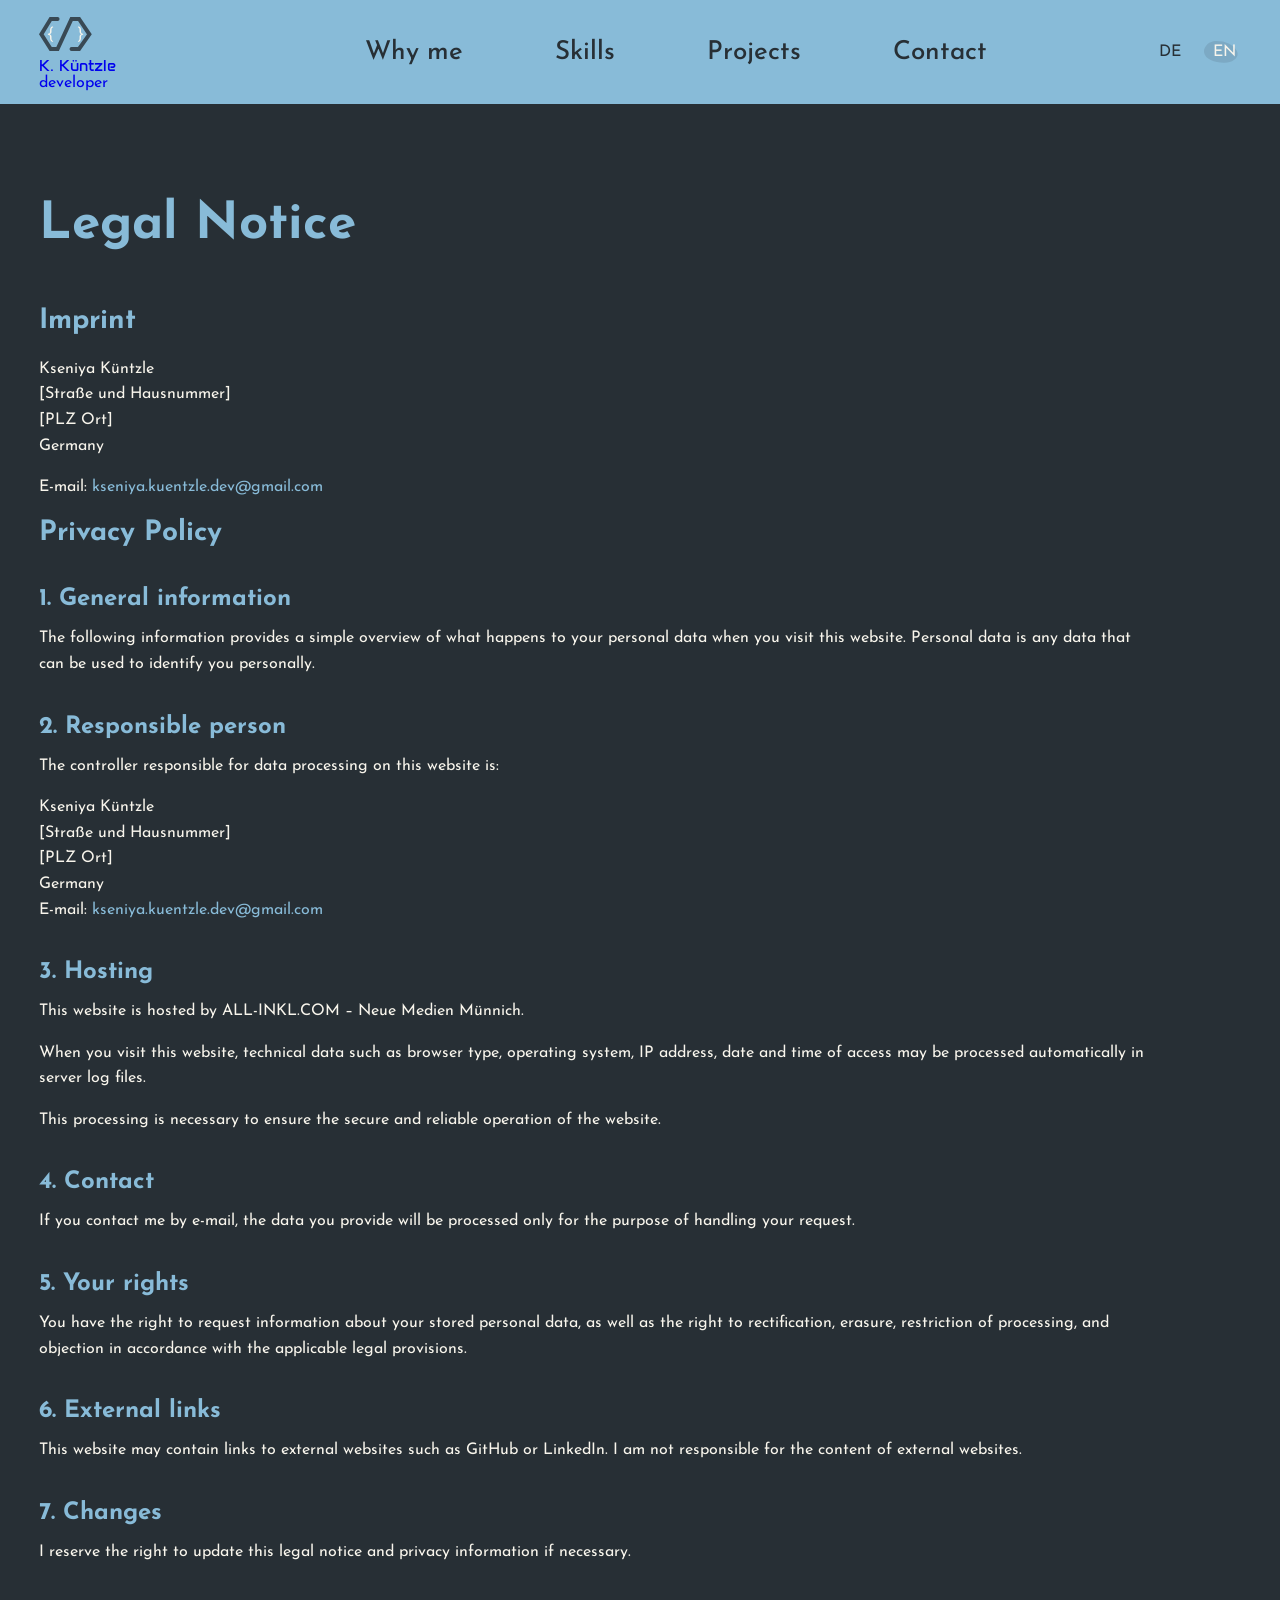
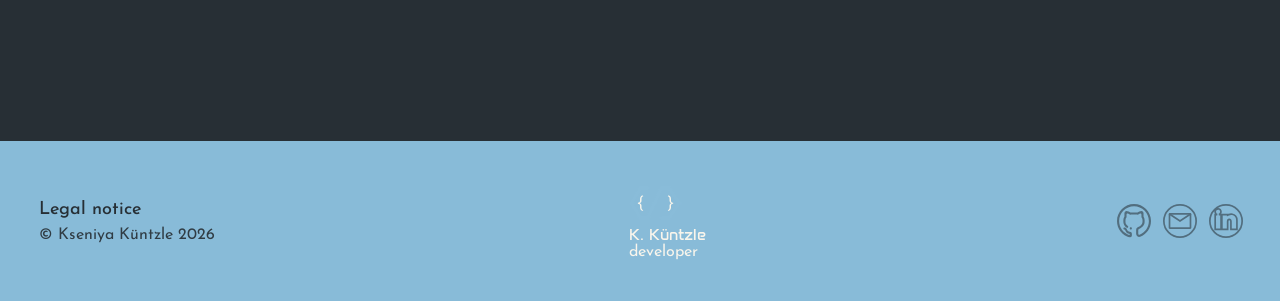
==== legal_notice.html @ 5b982016 "edit legal_notice and change style" ====
<!DOCTYPE html>
<html lang="en">
<head>
  <meta charset="UTF-8">
  <meta name="viewport" content="width=device-width, initial-scale=1.0">
  <title>Legal Notice</title>

  <link rel="stylesheet" href="./css/root.css">
  <link rel="stylesheet" href="./css/fonts.css">
  <link rel="stylesheet" href="./css/style.css">
  <link rel="stylesheet" href="./css/media.css">
  <link rel="stylesheet" href="./css/section.css">
  <link rel="stylesheet" href="./css/footer.css">
  <link rel="stylesheet" href="./css/legal_page.css">
  <link rel="icon" type="image/x-icon" href="./assets/icons/Logo_icon.svg">
</head>

<body class="legal_page">

  <header class="legal_mobile_top">
    <div class="layout_container legal_mobile_top_row">
      <a class="legal_mobile_brand_link" href="./index.html#header" aria-label="Go back to homepage">
        <div class="legal_mobile_brand">
          <svg width="53" height="38" viewBox="0 0 53 38" fill="none" xmlns="http://www.w3.org/2000/svg" aria-hidden="true">
            <path d="M14 27.8594C13.4948 27.8438 13.0573 27.7266 12.6875 27.5078C12.3177 27.2891 12.0104 27 11.7656 26.6406C11.5312 26.2969 11.3542 25.9115 11.2344 25.4844C11.1146 25.0625 11.0547 24.6432 11.0547 24.2266V22.9062C11.0547 22.1562 10.875 21.612 10.5156 21.2734C10.1615 20.9349 9.61719 20.763 8.88281 20.7578V19.625C9.61719 19.625 10.1615 19.4583 10.5156 19.125C10.875 18.7865 11.0547 18.2396 11.0547 17.4844V16.1562C11.0547 15.7344 11.1094 15.3047 11.2188 14.8672C11.3333 14.4245 11.513 14.0286 11.7578 13.6797C11.987 13.3464 12.2865 13.0755 12.6562 12.8672C13.026 12.6536 13.474 12.5391 14 12.5234L14.1641 13.4219C13.7891 13.4323 13.4896 13.5208 13.2656 13.6875C13.0469 13.8542 12.8828 14.0651 12.7734 14.3203C12.6589 14.5807 12.5859 14.8724 12.5547 15.1953C12.5234 15.5182 12.5078 15.8385 12.5078 16.1562V17.4844C12.5078 18.1094 12.362 18.6589 12.0703 19.1328C11.7839 19.6016 11.3385 19.9583 10.7344 20.2031C11.3385 20.4427 11.7839 20.7995 12.0703 21.2734C12.3568 21.7422 12.5026 22.2865 12.5078 22.9062V24.2266C12.5078 24.5495 12.5339 24.8698 12.5859 25.1875C12.638 25.5104 12.7292 25.7995 12.8594 26.0547C12.9844 26.3151 13.151 26.5286 13.3594 26.6953C13.5729 26.862 13.8411 26.9505 14.1641 26.9609L14 27.8594Z" fill="#F8F5EC"/>
            <path d="M38.8828 26.9609C39.2005 26.9505 39.4661 26.862 39.6797 26.6953C39.8932 26.5286 40.0651 26.3151 40.1953 26.0547C40.3203 25.7995 40.4089 25.5104 40.4609 25.1875C40.5182 24.8698 40.5469 24.5495 40.5469 24.2266V22.9062C40.5469 22.4948 40.6068 22.1146 40.7266 21.7656C40.8516 21.4167 41.0417 21.1146 41.2969 20.8594C41.4323 20.724 41.5833 20.6016 41.75 20.4922C41.9219 20.3828 42.1094 20.2865 42.3125 20.2031C42.1042 20.1198 41.9115 20.0208 41.7344 19.9062C41.5625 19.7917 41.4115 19.6641 41.2812 19.5234C41.0312 19.263 40.8464 18.9609 40.7266 18.6172C40.6068 18.2682 40.5469 17.8906 40.5469 17.4844V16.1562C40.5469 15.8385 40.5286 15.5182 40.4922 15.1953C40.4609 14.8724 40.3906 14.5807 40.2812 14.3203C40.1667 14.0651 40 13.8542 39.7812 13.6875C39.5625 13.5208 39.2656 13.4323 38.8906 13.4219L39.0469 12.5234C39.5521 12.5391 39.9844 12.6458 40.3438 12.8438C40.7083 13.0417 41.0078 13.2995 41.2422 13.6172C41.5078 13.9766 41.6979 14.3802 41.8125 14.8281C41.9323 15.276 41.9922 15.7188 41.9922 16.1562V17.4844C41.9922 17.7969 42.0208 18.0729 42.0781 18.3125C42.1406 18.5469 42.2318 18.75 42.3516 18.9219C42.5234 19.1667 42.7604 19.3464 43.0625 19.4609C43.3698 19.5703 43.737 19.625 44.1641 19.625V20.7578C43.7891 20.763 43.4609 20.8099 43.1797 20.8984C42.9036 20.9818 42.6771 21.1146 42.5 21.2969C42.3281 21.474 42.2005 21.6953 42.1172 21.9609C42.0339 22.2266 41.9922 22.5417 41.9922 22.9062V24.2266C41.9922 24.6432 41.9349 25.0625 41.8203 25.4844C41.7057 25.9115 41.5286 26.2995 41.2891 26.6484C41.0443 26.9974 40.737 27.2839 40.3672 27.5078C39.9974 27.7318 39.5573 27.849 39.0469 27.8594L38.8828 26.9609Z" fill="#F8F5EC"/>
            <path d="M32.5339 35H40.0507L50.3594 20.3285L40.0507 5H32.5339L18.5741 35H11.7017L2.35938 20.3285L11.7017 5H18.5741" stroke="#89BCD9" stroke-width="4" stroke-linecap="round"/>
          </svg>
          <div class="legal_mobile_brand_text">
            <p class="brand_name">K. Küntzle</p>
            <p class="brand_role color_lightblue">developer</p>
          </div>
        </div>
      </a>

      <a class="legal_mobile_back" href="./index.html#header" aria-label="Back to homepage">
        <img src="./assets/icons/arrow_left.svg" alt="Back">
      </a>
    </div>
  </header>

  <nav class="site_nav legal_desktop_nav">
    <div class="layout_container">
      <section class="nav_row">
        <article>
          <a href="./index.html#header" aria-label="Go back to homepage">
            <div class="nav_brand">
              <svg width="53" height="38" viewBox="0 0 53 38" fill="none" xmlns="http://www.w3.org/2000/svg" aria-hidden="true">
                <path d="M14 27.8594C13.4948 27.8438 13.0573 27.7266 12.6875 27.5078C12.3177 27.2891 12.0104 27 11.7656 26.6406C11.5312 26.2969 11.3542 25.9115 11.2344 25.4844C11.1146 25.0625 11.0547 24.6432 11.0547 24.2266V22.9062C11.0547 22.1562 10.875 21.612 10.5156 21.2734C10.1615 20.9349 9.61719 20.763 8.88281 20.7578V19.625C9.61719 19.625 10.1615 19.4583 10.5156 19.125C10.875 18.7865 11.0547 18.2396 11.0547 17.4844V16.1562C11.0547 15.7344 11.1094 15.3047 11.2188 14.8672C11.3333 14.4245 11.513 14.0286 11.7578 13.6797C11.987 13.3464 12.2865 13.0755 12.6562 12.8672C13.026 12.6536 13.474 12.5391 14 12.5234L14.1641 13.4219C13.7891 13.4323 13.4896 13.5208 13.2656 13.6875C13.0469 13.8542 12.8828 14.0651 12.7734 14.3203C12.6589 14.5807 12.5859 14.8724 12.5547 15.1953C12.5234 15.5182 12.5078 15.8385 12.5078 16.1562V17.4844C12.5078 18.1094 12.362 18.6589 12.0703 19.1328C11.7839 19.6016 11.3385 19.9583 10.7344 20.2031C11.3385 20.4427 11.7839 20.7995 12.0703 21.2734C12.3568 21.7422 12.5026 22.2865 12.5078 22.9062V24.2266C12.5078 24.5495 12.5339 24.8698 12.5859 25.1875C12.638 25.5104 12.7292 25.7995 12.8594 26.0547C12.9844 26.3151 13.151 26.5286 13.3594 26.6953C13.5729 26.862 13.8411 26.9505 14.1641 26.9609L14 27.8594Z" fill="#F8F5EC"/>
                <path d="M38.8828 26.9609C39.2005 26.9505 39.4661 26.862 39.6797 26.6953C39.8932 26.5286 40.0651 26.3151 40.1953 26.0547C40.3203 25.7995 40.4089 25.5104 40.4609 25.1875C40.5182 24.8698 40.5469 24.5495 40.5469 24.2266V22.9062C40.5469 22.4948 40.6068 22.1146 40.7266 21.7656C40.8516 21.4167 41.0417 21.1146 41.2969 20.8594C41.4323 20.724 41.5833 20.6016 41.75 20.4922C41.9219 20.3828 42.1094 20.2865 42.3125 20.2031C42.1042 20.1198 41.9115 20.0208 41.7344 19.9062C41.5625 19.7917 41.4115 19.6641 41.2812 19.5234C41.0312 19.263 40.8464 18.9609 40.7266 18.6172C40.6068 18.2682 40.5469 17.8906 40.5469 17.4844V16.1562C40.5469 15.8385 40.5286 15.5182 40.4922 15.1953C40.4609 14.8724 40.3906 14.5807 40.2812 14.3203C40.1667 14.0651 40 13.8542 39.7812 13.6875C39.5625 13.5208 39.2656 13.4323 38.8906 13.4219L39.0469 12.5234C39.5521 12.5391 39.9844 12.6458 40.3438 12.8438C40.7083 13.0417 41.0078 13.2995 41.2422 13.6172C41.5078 13.9766 41.6979 14.3802 41.8125 14.8281C41.9323 15.276 41.9922 15.7188 41.9922 16.1562V17.4844C41.9922 17.7969 42.0208 18.0729 42.0781 18.3125C42.1406 18.5469 42.2318 18.75 42.3516 18.9219C42.5234 19.1667 42.7604 19.3464 43.0625 19.4609C43.3698 19.5703 43.737 19.625 44.1641 19.625V20.7578C43.7891 20.763 43.4609 20.8099 43.1797 20.8984C42.9036 20.9818 42.6771 21.1146 42.5 21.2969C42.3281 21.474 42.2005 21.6953 42.1172 21.9609C42.0339 22.2266 41.9922 22.5417 41.9922 22.9062V24.2266C41.9922 24.6432 41.9349 25.0625 41.8203 25.4844C41.7057 25.9115 41.5286 26.2995 41.2891 26.6484C41.0443 26.9974 40.737 27.2839 40.3672 27.5078C39.9974 27.7318 39.5573 27.849 39.0469 27.8594L38.8828 26.9609Z" fill="#F8F5EC"/>
                <path d="M32.5339 35H40.0507L50.3594 20.3285L40.0507 5H32.5339L18.5741 35H11.7017L2.35938 20.3285L11.7017 5H18.5741" stroke="#262E34" stroke-opacity="0.8" stroke-width="4" stroke-linecap="round"/>
              </svg>
              <p class="brand_name">K. Küntzle</p>
              <p class="brand_role color_dark">developer</p>
            </div>
          </a>
        </article>

        <article class="nav_links">
          <a href="./index.html#me">Why me</a>
          <a href="./index.html#skills">Skills</a>
          <a href="./index.html#projects">Projects</a>
          <a href="./index.html#contact">Contact</a>
        </article>

        <article class="nav_language language_switch_icon" data-active="en" aria-label="Language switcher">
          <img class="language_switch_egg" src="./assets/icons/nav_shape_active_translate.svg" alt="" aria-hidden="true">
          <button class="language_nav_tab" type="button">DE</button>
          <button class="language_nav_tab active" type="button">EN</button>
        </article>
      </section>
    </div>
  </nav>

  <main class="legal_main">
    <div class="layout_container">
      <section class="legal_notice_section">
        <h1 class="legal_notice_title">Legal Notice</h1>

        <div class="legal_notice_content">
          <h2>Imprint</h2>
          <p>
            Kseniya Küntzle<br>
            [Straße und Hausnummer]<br>
            [PLZ Ort]<br>
            Germany
          </p>

          <p>
            E-mail:
            <a href="mailto:kseniya.kuentzle.dev@gmail.com">kseniya.kuentzle.dev@gmail.com</a>
          </p>

          <h2>Privacy Policy</h2>

          <h3>1. General information</h3>
          <p>
            The following information provides a simple overview of what happens to your personal data
            when you visit this website. Personal data is any data that can be used to identify you personally.
          </p>

          <h3>2. Responsible person</h3>
          <p>
            The controller responsible for data processing on this website is:
          </p>

          <p>
            Kseniya Küntzle<br>
            [Straße und Hausnummer]<br>
            [PLZ Ort]<br>
            Germany<br>
            E-mail:
            <a href="mailto:kseniya.kuentzle.dev@gmail.com">kseniya.kuentzle.dev@gmail.com</a>
          </p>

          <h3>3. Hosting</h3>
          <p>
            This website is hosted by ALL-INKL.COM – Neue Medien Münnich.
          </p>
          <p>
            When you visit this website, technical data such as browser type, operating system,
            IP address, date and time of access may be processed automatically in server log files.
          </p>
          <p>
            This processing is necessary to ensure the secure and reliable operation of the website.
          </p>

          <h3>4. Contact</h3>
          <p>
            If you contact me by e-mail, the data you provide will be processed only for the purpose
            of handling your request.
          </p>

          <h3>5. Your rights</h3>
          <p>
            You have the right to request information about your stored personal data,
            as well as the right to rectification, erasure, restriction of processing,
            and objection in accordance with the applicable legal provisions.
          </p>

          <h3>6. External links</h3>
          <p>
            This website may contain links to external websites such as GitHub or LinkedIn.
            I am not responsible for the content of external websites.
          </p>

          <h3>7. Changes</h3>
          <p>
            I reserve the right to update this legal notice and privacy information if necessary.
          </p>
        </div>
      </section>
    </div>
  </main>

  <footer class="site_footer legal_footer_space">
    <div class="layout_container">
      <div class="footer_row">
        <div class="footer_left">
          <a class="footer_link" href="./legal_notice.html">Legal notice</a>
          <p class="footer_copy">© Kseniya Küntzle 2026</p>
        </div>

        <div class="footer_center">
          <div class="nav_brand">
            <svg width="53" height="38" viewBox="0 0 53 38" fill="none" xmlns="http://www.w3.org/2000/svg" aria-hidden="true">
              <path d="M14 27.8594C13.4948 27.8438 13.0573 27.7266 12.6875 27.5078C12.3177 27.2891 12.0104 27 11.7656 26.6406C11.5312 26.2969 11.3542 25.9115 11.2344 25.4844C11.1146 25.0625 11.0547 24.6432 11.0547 24.2266V22.9062C11.0547 22.1562 10.875 21.612 10.5156 21.2734C10.1615 20.9349 9.61719 20.763 8.88281 20.7578V19.625C9.61719 19.625 10.1615 19.4583 10.5156 19.125C10.875 18.7865 11.0547 18.2396 11.0547 17.4844V16.1562C11.0547 15.7344 11.1094 15.3047 11.2188 14.8672C11.3333 14.4245 11.513 14.0286 11.7578 13.6797C11.987 13.3464 12.2865 13.0755 12.6562 12.8672C13.026 12.6536 13.474 12.5391 14 12.5234L14.1641 13.4219C13.7891 13.4323 13.4896 13.5208 13.2656 13.6875C13.0469 13.8542 12.8828 14.0651 12.7734 14.3203C12.6589 14.5807 12.5859 14.8724 12.5547 15.1953C12.5234 15.5182 12.5078 15.8385 12.5078 16.1562V17.4844C12.5078 18.1094 12.362 18.6589 12.0703 19.1328C11.7839 19.6016 11.3385 19.9583 10.7344 20.2031C11.3385 20.4427 11.7839 20.7995 12.0703 21.2734C12.3568 21.7422 12.5026 22.2865 12.5078 22.9062V24.2266C12.5078 24.5495 12.5339 24.8698 12.5859 25.1875C12.638 25.5104 12.7292 25.7995 12.8594 26.0547C12.9844 26.3151 13.151 26.5286 13.3594 26.6953C13.5729 26.862 13.8411 26.9505 14.1641 26.9609L14 27.8594Z" fill="#F8F5EC"/>
              <path d="M38.8828 26.9609C39.2005 26.9505 39.4661 26.862 39.6797 26.6953C39.8932 26.5286 40.0651 26.3151 40.1953 26.0547C40.3203 25.7995 40.4089 25.5104 40.4609 25.1875C40.5182 24.8698 40.5469 24.5495 40.5469 24.2266V22.9062C40.5469 22.4948 40.6068 22.1146 40.7266 21.7656C40.8516 21.4167 41.0417 21.1146 41.2969 20.8594C41.4323 20.724 41.5833 20.6016 41.75 20.4922C41.9219 20.3828 42.1094 20.2865 42.3125 20.2031C42.1042 20.1198 41.9115 20.0208 41.7344 19.9062C41.5625 19.7917 41.4115 19.6641 41.2812 19.5234C41.0312 19.263 40.8464 18.9609 40.7266 18.6172C40.6068 18.2682 40.5469 17.8906 40.5469 17.4844V16.1562C40.5469 15.8385 40.5286 15.5182 40.4922 15.1953C40.4609 14.8724 40.3906 14.5807 40.2812 14.3203C40.1667 14.0651 40 13.8542 39.7812 13.6875C39.5625 13.5208 39.2656 13.4323 38.8906 13.4219L39.0469 12.5234C39.5521 12.5391 39.9844 12.6458 40.3438 12.8438C40.7083 13.0417 41.0078 13.2995 41.2422 13.6172C41.5078 13.9766 41.6979 14.3802 41.8125 14.8281C41.9323 15.276 41.9922 15.7188 41.9922 16.1562V17.4844C41.9922 17.7969 42.0208 18.0729 42.0781 18.3125C42.1406 18.5469 42.2318 18.75 42.3516 18.9219C42.5234 19.1667 42.7604 19.3464 43.0625 19.4609C43.3698 19.5703 43.737 19.625 44.1641 19.625V20.7578C43.7891 20.763 43.4609 20.8099 43.1797 20.8984C42.9036 20.9818 42.6771 21.1146 42.5 21.2969C42.3281 21.474 42.2005 21.6953 42.1172 21.9609C42.0339 22.2266 41.9922 22.5417 41.9922 22.9062V24.2266C41.9922 24.6432 41.9349 25.0625 41.8203 25.4844C41.7057 25.9115 41.5286 26.2995 41.2891 26.6484C41.0443 26.9974 40.737 27.2839 40.3672 27.5078C39.9974 27.7318 39.5573 27.849 39.0469 27.8594L38.8828 26.9609Z" fill="#F8F5EC"/>
              <path d="M32.5339 35H40.0507L50.3594 20.3285L40.0507 5H32.5339L18.5741 35H11.7017L2.35938 20.3285L11.7017 5H18.5741" stroke="#89BCD9" stroke-width="4" stroke-linecap="round"/>
            </svg>
            <p class="brand_name">K. Küntzle</p>
            <p class="brand_role color_lightblue">developer</p>
          </div>
        </div>

        <div class="footer_right">
          <a class="footer_social" href="https://github.com/" target="_blank" rel="noopener noreferrer" aria-label="GitHub">
            <img src="./assets/icons/Github button.svg" alt="Github icon">
          </a>
          <a class="footer_social" href="mailto:kseniya.kuentzle.dev@gmail.com" aria-label="Email">
            <img src="./assets/icons/Email button.svg" alt="Email icon">
          </a>
          <a class="footer_social" href="https://www.linkedin.com/" target="_blank" rel="noopener noreferrer" aria-label="LinkedIn">
            <img src="./assets/icons/Linkedin button.svg" alt="LinkedIn icon">
          </a>
        </div>
      </div>
    </div>
  </footer>

  <script src="./script.js"></script>
  <script src="./projects.js"></script>
  <script src="./translate.js"></script>
</body>
</html>
---- css/root.css ----
:root {
  --bg_and_main: hsl(206, 15%, 18%);
  --primary: hsl(202, 51%, 69%);
  --secondary: hsl(45, 46%, 95%);
  --inactive: hsla(206, 16%, 18%, 0.12);
  --error: hsl(8, 76%, 55%);
  --done: hsla(95, 68%, 63%, 1);
  --section: hsla(206, 15%, 18%);
  --btn_hover: hsl(202, 8%, 27%);
  --nav_height: 104px;
}
---- css/fonts.css ----
@font-face {
  font-display: swap;
  font-family: 'Anta';
  font-style: normal;
  font-weight: 400;
  src: url('../assets/fonts/anta-v1-latin-regular.woff2') format('woff2');
}


@font-face {
  font-display: swap;
  font-family: 'Josefin Sans';
  font-style: normal;
  font-weight: 100;
  src: url('../assets/fonts/josefin-sans-v34-latin-100.woff2') format('woff2');
}


@font-face {
  font-display: swap;
  font-family: 'Josefin Sans';
  font-style: italic;
  font-weight: 100;
  src: url('../assets/fonts/josefin-sans-v34-latin-100italic.woff2') format('woff2');
}


@font-face {
  font-display: swap;
  font-family: 'Josefin Sans';
  font-style: normal;
  font-weight: 200;
  src: url('../assets/fonts/josefin-sans-v34-latin-200.woff2') format('woff2');
}


@font-face {
  font-display: swap;
  font-family: 'Josefin Sans';
  font-style: italic;
  font-weight: 200;
  src: url('../assets/fonts/josefin-sans-v34-latin-200italic.woff2') format('woff2');
}


@font-face {
  font-display: swap;
  font-family: 'Josefin Sans';
  font-style: normal;
  font-weight: 300;
  src: url('../assets/fonts/josefin-sans-v34-latin-300.woff2') format('woff2');
}


@font-face {
  font-display: swap;
  font-family: 'Josefin Sans';
  font-style: italic;
  font-weight: 300;
  src: url('../assets/fonts/josefin-sans-v34-latin-300italic.woff2') format('woff2');
}


@font-face {
  font-display: swap;
  font-family: 'Josefin Sans';
  font-style: normal;
  font-weight: 400;
  src: url('../assets/fonts/josefin-sans-v34-latin-regular.woff2') format('woff2');
}

/* josefin-sans-italic - latin */
@font-face {
  font-display: swap;
  font-family: 'Josefin Sans';
  font-style: italic;
  font-weight: 400;
  src: url('../assets/fonts/josefin-sans-v34-latin-italic.woff2') format('woff2');
}


@font-face {
  font-display: swap;
  font-family: 'Josefin Sans';
  font-style: normal;
  font-weight: 500;
  src: url('../assets/fonts/josefin-sans-v34-latin-500.woff2') format('woff2');
}


@font-face {
  font-display: swap;
  font-family: 'Josefin Sans';
  font-style: italic;
  font-weight: 500;
  src: url('../assets/fonts/josefin-sans-v34-latin-500italic.woff2') format('woff2');
}


@font-face {
  font-display: swap;
  font-family: 'Josefin Sans';
  font-style: normal;
  font-weight: 600;
  src: url('../assets/fonts/josefin-sans-v34-latin-600.woff2') format('woff2');
}


@font-face {
  font-display: swap;
  font-family: 'Josefin Sans';
  font-style: italic;
  font-weight: 600;
  src: url('../assets/fonts/josefin-sans-v34-latin-600italic.woff2') format('woff2');
}


@font-face {
  font-display: swap;
  font-family: 'Josefin Sans';
  font-style: normal;
  font-weight: 700;
  src: url('../assets/fonts/josefin-sans-v34-latin-700.woff2') format('woff2');
}

@font-face {
  font-display: swap;
  font-family: 'Josefin Sans';
  font-style: italic;
  font-weight: 700;
  src: url('../assets/fonts/josefin-sans-v34-latin-700italic.woff2') format('woff2');
}
---- css/style.css ----
*{
  margin:0;
  padding:0;
  box-sizing:border-box;
  font-family:'Josefin Sans', sans-serif;
}

body{ background-color:var(--bg_and_main); }

a{ text-decoration:none; cursor:pointer; }

button{
  background-color:transparent;
  border:none;
  padding:0;
  cursor:pointer;
  font:inherit;
}

input,textarea,select{ font:inherit; }

.layout_container{
  max-inline-size:1920px;
  margin-inline:auto;
  width:100%;
  padding: 0 39px;
}

.btn_cta,
.btn_standard{
  border-radius:30px;
  width:135px;
  height:48px;
  display:flex;
  justify-content:center;
  align-items:center;
  font-size:18px;
  border:1px solid var(--primary);
}

.btn_cta{ background-color:var(--primary); }
.btn_cta a{ color:var(--bg_and_main); }

.btn_cta:focus-visible,
.btn_cta:hover{
  background-color:var(--secondary);
  border:1px solid var(--secondary);
}

.btn_standard a{ color:var(--primary); }
.btn_standard:hover{ background-color:var(--btn_hover); }

.brand_name,
.hero_title,
.section_title,
.footer_name{
  font-family:'Anta', sans-serif;
}

.bounce_page{ animation:bouncePage .5s; }

@keyframes bouncePage{
  0%{ transform:translateY(0); }
  30%{ transform:translateY(30px); }
  60%{ transform:translateY(-5px); }
  100%{ transform:translateY(0); }
}

.skills_section {
  padding: 72px 0 38px;
}

.skills_section .section_title {
      margin-bottom: 40px;
}

.skills_boxes {
  display: flex;
  justify-content: space-between;
  align-items: flex-start;
  margin-top: 34px;
  gap: 130px;
}

.skills_icons_section {
  display: flex;
  flex-wrap: wrap;
  gap: 30px 34px;
  flex: 1;
  max-width: 560px;
  padding-top: 28px;
  padding-left: 10px;
}

.skill_icon_item {
  width: 86px;
  display: flex;
  justify-content: center;
  align-items: center;
  transition: transform 125ms ease-in-out;
}

.skill_icon {
  height: auto;
  object-fit: contain;
  display: block;
}

.skills_text_container {
  display: flex;
  flex-direction: column;
  justify-content: center;
  align-items: center;
  text-align: center;
  width: 318px;
  min-width: 318px;
  min-height: 318px;
  position: relative;
  isolation: isolate;
  color: #f8e8d2;
  margin-top: 0;
  margin-right: 10px;
}

.skills_text_container::before {
  content: "";
  position: absolute;
  inset: -4px;
  background: url("../assets/icons/Ellipse 02.svg") no-repeat center;
  background-size: contain;
  z-index: 1;
  pointer-events: none;
  transition: all 125ms ease-in;
  transform-origin: center;
}

.learning_intro,
.skills_learning_icons,
.skills_learning_text {
  position: relative;
  z-index: 2;
}

.learning_intro {
  margin: 0 0 12px;
  font-size: 1.15rem;
  font-weight: 700;
  color: #f6e7cf;
}

.skills_learning_icons {
  display: flex;
  gap: 16px;
  padding: 0 0 12px;
}

.learning_item {
  display: flex;
  justify-content: center;
  align-items: center;
}

.learning_icon {
  width: 34px;
  height: 34px;
  object-fit: contain;
  display: block;
}

.skills_learning_text {
  max-width: 208px;
  margin: 0;
  font-size: 0.84rem;
  line-height: 1.28;
  font-weight: 700;
  color: #f6e7cf;
}

@media (hover: hover) {
  .skills_text_container:hover::before {
    transform: rotate(72deg);
    background: url("../assets/icons/Ellipse 25.svg") no-repeat center;
    background-size: contain;
  }

  .skill_icon_item:hover {
    transform: translateY(-8px);
  }
}

@media (max-width: 1100px) {
  .skills_boxes {
    flex-direction: column;
    align-items: center;
    gap: 48px;
  }

  .skills_icons_section {
    justify-content: center;
    max-width: 100%;
    padding-left: 0;
    padding-top: 0;
  }

  .skills_text_container {
    width: 320px;
    min-width: 320px;
    min-height: 320px;
    margin-right: 0;
  }
}

@media (max-width: 700px) {
  .skills_section {
    padding: 64px 0 32px;
  }

  .skills_boxes {
    margin-top: 26px;
    gap: 34px;
  }

  .skills_icons_section {
    gap: 22px 24px;
  }

  .skill_icon_item {
    width: 78px;
  }

  .skill_icon {
    width: 62px;
  }

  .skills_text_container {
    width: 280px;
    min-width: 280px;
    min-height: 280px;
  }

  .learning_intro {
    font-size: 1rem;
  }

  .learning_icon {
    width: 30px;
    height: 30px;
  }

  .skills_learning_text {
    max-width: 190px;
    font-size: 0.78rem;
  }

  .skills_text_container::before {
    background-size: 88%;
  }
}

.skills_text_container {
  width: 390px;
  min-width: 390px;
  min-height: 390px;
  margin-top: -8px;
  margin-right: 0;
}

.skills_text_container::before {
  inset: -12px;
  background-size: contain;
}

.learning_intro {
  margin: 0 0 16px;
  font-size: 1.55rem;
}

.skills_learning_icons {
  gap: 22px;
  padding: 0 0 16px;
}

.learning_icon {
  width: 44px;
  height: 44px;
}

.skills_learning_text {
  max-width: 250px;
  font-size: 1rem;
  line-height: 1.32;
}

.projects_section {
  padding: 34px 0 0;
}

.projects_section .section_title {
  margin-bottom: 36px;
}

.projects_tabs {
  display: flex;
  gap: 48px;
  align-items: center;
  margin-bottom: 28px;
  flex-wrap: wrap;
}

.project_tab {
  border: none;
  background: transparent;
  color: #89BCD9;
  font-size: 2rem;
  font-weight: 600;
  cursor: pointer;
  padding: 0;
  font-family: 'Josefin Sans', sans-serif;
}

.project_tab.active {
  color: #f6e7cf;
}

.projects_panel {
  background: rgba(38, 46, 52, 0.72);
  padding: 34px 0 38px;
}

.project_layout {
  display: grid;
  grid-template-columns: 1.2fr 0.9fr;
  gap: 56px;
  align-items: start;
}

.project_info_column {
  display: flex;
  flex-direction: column;
  gap: 28px;
}

.project_info_item {
  display: flex;
  align-items: flex-start;
  gap: 18px;
}

.project_marker {
  width: 28px;
  height: 28px;
  object-fit: contain;
  margin-top: 8px;
  flex-shrink: 0;
}

.project_info_text h3 {
  margin: 0 0 10px;
  color: #f6e7cf;
  font-size: 2rem;
  font-weight: 700;
}

.project_info_text p {
  margin: 0;
  color: #f6e7cf;
  font-size: 1.2rem;
  line-height: 1.45;
  max-width: 720px;
}

.project_info_headline_row {
  display: flex;
  align-items: center;
  gap: 18px;
  flex-wrap: wrap;
}

.project_duration {
  color: #f6e7cf;
  font-size: 1.05rem;
  font-weight: 700;
}

.project_preview_column {
  display: flex;
  flex-direction: column;
  align-items: center;
}

.project_tech_block {
  align-self: flex-end;
  text-align: center;
  margin-bottom: 18px;
}

.project_tech_title {
  margin: 0 0 10px;
  color: #f6e7cf;
  font-size: 1.2rem;
  font-weight: 700;
}

.project_tech_icons {
  display: flex;
  gap: 18px;
  justify-content: center;
}

.project_tech_icons img {
  width: 42px;
  height: 42px;
  object-fit: contain;
}

.project_preview_image {
  width: 100%;
  max-width: 470px;
  border-radius: 28px;
  display: block;
}

.project_actions {
  display: flex;
  gap: 18px;
  margin-top: 24px;
}

@media (max-width: 1100px) {
  .project_layout {
    grid-template-columns: 1fr;
    gap: 34px;
  }

  .project_preview_column {
    align-items: flex-start;
  }

  .project_tech_block {
    align-self: flex-start;
    text-align: left;
  }

  .project_preview_image {
    max-width: 100%;
  }
}

@media (max-width: 700px) {
  .projects_tabs {
    gap: 18px;
  }

  .project_tab {
    font-size: 1.2rem;
  }

  .projects_panel {
    padding: 24px 0 28px;
  }

  .project_info_text h3 {
    font-size: 1.3rem;
  }

  .project_info_text p {
    font-size: 0.98rem;
  }

  .project_marker {
    width: 22px;
    height: 22px;
    margin-top: 4px;
  }

  .project_tech_icons img {
    width: 34px;
    height: 34px;
  }

  .project_actions {
    flex-wrap: wrap;
  }
}

.project_card {
  display: none;
}

.project_card.active {
  display: block;
}

.project_tab {
  border: none;
  background: transparent;
  color: #89BCD9;
  font-size: 2rem;
  font-weight: 600;
  cursor: pointer;
  padding: 0;
  font-family: 'Josefin Sans', sans-serif;
}

.project_tab.active {
  color: #f6e7cf;
}
---- css/media.css ----
@media (max-width: 900px) {
  .site_footer {
    height: auto;
    padding: 24px 0;
  }

  .footer_row {
    flex-direction: column;
    text-align: center;
  }

  .footer_left {
    align-items: center;
  }
}

.skills_desktop_block {
  display: block;
}

.skills_mobile_block {
  display: none;
}

@media (max-width: 960px) {
  .why_me_section .section_cta_row {
    display: none !important;
  }

  .skills_desktop_block {
    display: none !important;
  }

  .skills_mobile_block {
    display: flex;
    flex-direction: column;
    align-items: center;
    width: 100%;
    margin-top: 8px;
  }

  .skills_mobile_icons_grid {
    width: 100%;
    max-width: 320px;
    display: grid;
    grid-template-columns: repeat(4, 1fr);
    gap: 22px 18px;
    justify-items: center;
    align-items: center;
    margin-bottom: 18px;
  }

  .skills_mobile_icon_item {
    display: flex;
    justify-content: center;
    align-items: center;
  }

  .skills_mobile_icon_item img {
    width: 48px;
    height: 48px;
    object-fit: contain;
    display: block;
  }

  .skills_mobile_icon_item:last-child:nth-child(9) {
    grid-column: 2 / span 2;
  }

  .skills_mobile_learning_headline {
    margin: 0 0 26px;
    color: var(--primary);
    font-size: 18px;
    line-height: 1.2;
    text-align: center;
  }

  .skills_mobile_info_row {
    width: 100%;
    max-width: 320px;
    display: flex;
    justify-content: space-between;
    align-items: center;
    gap: 16px;
  }

  .skills_mobile_info_text {
    margin: 0;
    max-width: 175px;
    color: var(--secondary);
    font-size: 14px;
    line-height: 1.45;
    text-align: left;
  }

  .skills_mobile_circle {
    width: 132px;
    height: 132px;
    border-radius: 50%;
    background: hsla(206, 15%, 18%, 0.9);
    display: flex;
    justify-content: center;
    align-items: center;
    gap: 16px;
    flex-shrink: 0;
  }

  .skills_mobile_circle_item {
    display: flex;
    flex-direction: column;
    align-items: center;
    gap: 6px;
  }

  .skills_mobile_circle_item img {
    width: 42px;
    height: 42px;
    object-fit: contain;
    display: block;
  }

  .skills_mobile_circle_item span {
    color: var(--secondary);
    font-size: 12px;
    line-height: 1;
    white-space: nowrap;
  }

  .skills_mobile_cta {
    display: flex;
    justify-content: center;
    width: 100%;
    margin-top: 26px;
  }

  .mobile_talk_btn {
    width: 160px;
    height: 50px;
    border: none;
    border-radius: 999px;
    background: var(--primary);
    color: var(--bg_and_main);
    font-size: 18px;
    font-weight: 500;
    text-decoration: none;
    display: inline-flex;
    justify-content: center;
    align-items: center;
    box-shadow: 0 0 18px hsla(202, 51%, 60%, 0.25);
  }

  .mobile_talk_btn:hover {
    background: var(--primary);
    color: var(--bg_and_main);
  }
}

@media (max-width: 700px) {
  .skills_mobile_icons_grid {
    max-width: 290px;
    gap: 18px 12px;
  }

  .skills_mobile_icon_item img {
    width: 44px;
    height: 44px;
  }

  .skills_mobile_learning_headline {
    font-size: 17px;
    margin-bottom: 22px;
  }

  .skills_mobile_info_row {
    max-width: 290px;
    gap: 14px;
  }

  .skills_mobile_info_text {
            max-width: 151px;
        font-size: 16px;
        line-height: 1.3;
  }

  .skills_mobile_circle {
    width: 118px;
    height: 118px;
    gap: 12px;
  }

  .skills_mobile_circle_item img {
    width: 36px;
    height: 36px;
  }

  .skills_mobile_circle_item span {
    font-size: 11px;
  }

  .mobile_talk_btn {
    width: 150px;
    height: 48px;
    font-size: 16px;
  }
}

@media (max-width: 960px) {
  .project_layout {
    display: flex;
    flex-direction: column;
    gap: 24px;
  }

  .project_preview_column {
    order: 1;
    width: 100%;
  }

  .project_info_column {
    order: 2;
    width: 100%;
  }
}

@media (max-width: 960px) {
  .project_layout {
    display: flex;
    flex-direction: column;
    gap: 20px;
  }

  .project_info_column,
  .project_preview_column {
    display: contents;
  }

  .project_tech_block {
    order: 1;
  }

  .project_preview_image {
    order: 2;
    width: 100%;
    max-width: 320px;
    height: auto;
    display: block;
    margin: 0 auto;
  }

  .project_info_item {
    order: 3;
  }

  .project_actions {
    order: 4;
    display: flex;
    justify-content: center;
    gap: 12px;
    margin-top: 8px;
    flex-wrap: wrap;
  }
}

@media (max-width: 960px) {
  .projects_tabs {
    display: flex;
    flex-wrap: wrap;
    justify-content: center;
    gap: 8px;
    margin-bottom: 18px;
  }

  .project_tab {
    font-size: 16px;
    padding: 10px 14px;
  }

  .project_card {
    padding: 20px;
    border-radius: 28px;
  }

  .project_info_headline_row {
    display: flex;
    flex-direction: column;
    gap: 6px;
    align-items: flex-start;
  }

  .project_duration {
    font-size: 15px;
  }

  .project_info_item {
    margin-bottom: 18px;
  }
}

@media (max-width: 960px) {


  .contact_btn_up {
    position: static !important;
    display: flex;
    justify-content: center;
    margin: 32px auto 24px;
    width: 100%;
  }
}

@media (max-width: 960px) {
  .form_policy {
    display: flex;
    align-items: flex-start;
    gap: 10px;
    width: 100%;
  }

  .form_checkbox {
    margin-top: 4px;
    flex-shrink: 0;
  }

  .form_policy_label {
    display: block;
    text-align: left;
    font-size: 14px;
    line-height: 1.35;
    max-width: 260px;
  }
}
@media (max-width: 960px) {
  .form_policy_label {
    max-width: 220px;
  }
}
---- css/section.css ----
.site_nav {
  display: flex;
  align-items: center;
  box-sizing: border-box;
  background: var(--primary);
  position: sticky;
  top: 0;
  z-index: 10;
  height: var(--nav_height);
}




.nav_row {
  display: flex;
  justify-content: space-between;
  align-items: center;
}

.nav_links {
  display: flex;
  gap: 92px;
}

.nav_links a {
  font-size: 26px;
  font-weight: 500;
  color: var(--bg_and_main);
  text-decoration: none;
}

.nav_links a:hover {
  color: var(--secondary);
}

#me,
#skills,
#projects,
#contact {
  scroll-margin-top: calc(2 * var(--nav_height));
}

.why_me_section,
.skills_section,
.projects_section,
.contact_section {
  margin-top: 70px;
}

.why_me_section,
.skills_section {
  padding: 0 124px;
}

.why_me_section,
.skills_section,
.projects_section {
  display: flex;
  flex-direction: column;
}

.section_title {
  font-size: 60px;
  color: var(--primary);
  text-align: center;
}

.why_me_grid {
  display: flex;
  justify-content: space-around;
  align-items: flex-start;
  padding-top: 80px;
  color: var(--secondary);
  gap: 40px;
}

.why_me_location {
  display: flex;
  align-items: center;
  gap: 18px;
  font-size: 30px;
  font-weight: 700;
  width: max(45%, 200px);
}

.why_me_location img {
  width: 42px;
  height: 42px;
  object-fit: contain;
  flex-shrink: 0;
}

.section_cta_row {
  align-self: end;
  margin-top: 24px;
  padding-right: 74px;
}

.why_me_text {
  width: 45%;
}

.why_me_text,
.reference_text {
  text-wrap: balance;
  font-size: 18px;
  font-weight: 400;
  line-height: 1.5;
}

.references_section {
  margin-top: 80px;
  color: var(--secondary);
}

.references_title {
  margin: 0 0 56px;
  font-size: 32px;
  text-align: center;
  color: var(--primary);
}

.references_grid {
  display: flex;
  justify-content: center;
  align-items: flex-start;
  gap: 24px;
  flex-wrap: wrap;
}

.references_grid .reference_card {
  width: 320px;
  margin: 0;
  padding: 0;
  display: flex;
  justify-content: center;
  flex: 0 0 320px;
}

.references_grid .reference_card::before {
  display: none !important;
  content: none !important;
}

.reference_egg {
  position: relative;
  width: 320px;
  height: 420px;
  display: flex;
  justify-content: center;
  align-items: center;
}

.reference_egg_bg {
  position: absolute;
  inset: 0;
  background: url("../assets/img/team_bevore.svg") no-repeat center center;
  background-size: contain;
  transition: transform 180ms ease, background-image 180ms ease;
  transform-origin: center;
  z-index: 0;
}

.reference_card:hover .reference_egg_bg {
  background-image: url("../assets/img/skill_shape_default_opac0.2.svg");
  transform: rotate(-8deg);
}

.reference_content {
  position: relative;
  z-index: 1;
  width: 72%;
  max-width: 220px;
  display: flex;
  flex-direction: column;
  align-items: center;
  justify-content: center;
  gap: 10px;
  text-align: center;
}

.reference_content h4 {
  margin: 0;
  font-size: 24px;
  line-height: 1.15;
  font-weight: 700;
  color: #f6e7cf;
}

.reference_project {
  margin: 0;
  font-size: 16px;
  line-height: 1.2;
  font-weight: 700;
  color: #f6e7cf;
}

.reference_project .color_lightblue {
  color: var(--primary) !important;
}

.reference_text {
  margin: 0;
  padding: 0;
  font-size: 16px;
  line-height: 1.35;
  font-weight: 700;
  color: #f6e7cf;
  text-wrap: balance;
}

.reference_content a {
  margin-top: 6px;
  font-size: 15px;
  line-height: 1.2;
  font-weight: 600;
  color: var(--primary);
  text-decoration: underline;
}

.contact_section {
  max-inline-size: 920px;
  margin-inline: auto;
  position: relative;
}

.contact_grid {
  display: grid;
  grid-template-columns: 1fr 1fr;
  gap: 21px;
  color: var(--secondary);
  margin-top: 40px;
}

.contact_details {
  display: flex;
  flex-direction: column;
  text-align: end;
  gap: 16px;
}

.contact_link {
  color: #f6e7cf;
  font-weight: 700;
  text-decoration: none;
}

.contact_form {
  display: grid;
  grid-template-columns: 1fr 1fr;
  gap: 16px 18px;
  margin-top: 40px;
}

.contact_form_field {
  display: flex;
  flex-direction: column;
}

.form_stretch {
  grid-column: 1 / -1;
}

.form_label {
  color: var(--primary);
  font-size: 16px;
  margin-bottom: 8px;
}

.form_group {
  width: 100%;
  min-height: 60px;
  border-radius: 30px;
  border: 2px solid var(--primary);
  background: transparent;
  color: var(--secondary);
  padding: 16px 24px;
  outline: none;
}

.textarea_height {
  min-height: 140px;
  resize: none;
  border-radius: 28px;
}

.form_policy {
  display: flex;
  align-items: center;
  gap: 12px;
}

.form_checkbox {
  width: 18px;
  height: 18px;
  accent-color: var(--primary);
  flex-shrink: 0;
}

.form_policy_label {
  color: #f6e7cf;
  font-size: 14px;
  line-height: 1.4;
}

.form_policy_label a {
  color: var(--primary);
  text-decoration: underline;
}

.error_message_text {
  min-height: 20px;
  color: #f6e7cf;
  font-size: 14px;
}

.form_button_row {
  grid-column: 1 / -1;
  display: flex;
  justify-content: flex-end;
}

.form_button {
  min-width: 120px;
  height: 48px;
  border-radius: 30px;
  border: 2px solid var(--primary);
  background: transparent;
  color: var(--primary);
  font-size: 20px;
  font-weight: 700;
  transition: background-color 125ms ease-in-out, color 125ms ease-in-out;
  cursor: pointer;
}

.form_button:hover {
  background-color: var(--secondary);
  color: var(--primary);
}

.contact_btn_up {
  position: absolute;
  right: -90px;
  top: 80px;
  display: inline-flex;
}

.contact_btn_up .ignore_fill {
  fill: var(--primary);
}

@media (max-width: 1200px) {
  .why_me_section,
  .skills_section {
    padding: 0 56px;
  }

  .nav_links {
    gap: 48px;
  }
}

@media (max-width: 1100px) {
  .references_grid .reference_card {
    width: 290px;
    flex: 0 0 290px;
  }

  .reference_egg {
    width: 290px;
    height: 382px;
  }

  .reference_content {
    max-width: 200px;
  }

  .contact_btn_up {
    right: 0;
  }
}

@media (max-width: 960px) {
  .site_nav {
    display: none;
  }

  .why_me_section,
  .skills_section {
    padding: 0;
  }

  .why_me_grid {
    flex-direction: column;
    align-items: center;
    gap: 28px;
    padding-left: 30px;
  }

  .why_me_location,
  .why_me_text {
    width: 100%;
  }

  .section_cta_row {
    align-self: center;
  }

  .contact_grid {
    grid-template-columns: 1fr;
  }

  .contact_details {
    text-align: start;
  }

  .contact_form {
    grid-template-columns: 1fr;
  }

  .form_button_row {
    justify-content: center;
  }

  .contact_btn_up {
    position: static;
    margin-top: 32px;
    justify-content: center;
  }
}

@media (max-width: 700px) {
  .layout_container {
    padding: 0 0px;
  }

  .section_title {
    font-size: 32px;
  }

  .why_me_location {
    font-size: 20px;
  }

  .why_me_location img {
    width: 34px;
    height: 34px;
  }

  .references_title {
    font-size: 26px;
    margin-bottom: 36px;
  }

  .references_grid .reference_card {
    width: 250px;
    flex: 0 0 250px;
  }

  .reference_egg {
    width: 250px;
    height: 330px;
  }

  .reference_content {
    width: 72%;
    max-width: 170px;
    gap: 8px;
  }

  .reference_content h4 {
    font-size: 20px;
  }

  .reference_project {
    font-size: 14px;
  }

  .reference_text {
    font-size: 13px;
    line-height: 1.28;
  }

  .reference_content a {
    font-size: 14px;
  }
}

.hero_logo_block .brand_role.color_lightblue,
.hero_logo_mobile .brand_role.color_lightblue {
  color: #89BCD9 !important;
}


.nav_row {
  display: grid;
  grid-template-columns: 160px 1fr 88px;
  align-items: center;
  column-gap: 24px;
}

.nav_links {
  display: flex;
  justify-content: center;
  align-items: center;
  gap: 92px;
}

.nav_language.language_switch_icon {
  position: relative;
  width: 88px;
  min-width: 88px;
  height: 34px;
  display: flex;
  align-items: center;
  justify-content: space-between;
  justify-self: end;
}

.nav_language .language_switch_egg {
  position: absolute;
  top: 50%;
  left: 68px;
  width: 34px;
  height: 24px;
  object-fit: contain;
  transform: translate(-50%, -50%);
  transition: left 180ms ease-in-out;
  z-index: 0;
  pointer-events: none;
}

.nav_language.language_switch_icon[data-active="de"] .language_switch_egg {
  left: 20px;
}

.nav_language.language_switch_icon[data-active="en"] .language_switch_egg {
  left: 68px;
}

.language_nav_tab {
  position: relative;
  z-index: 1;
  width: 34px;
  height: 24px;
  border: none;
  background: transparent;
  color: var(--bg_and_main);
  font-size: 16px;
  cursor: pointer;
  padding: 0;
}

.language_nav_tab.active {
  color: var(--secondary);
}
---- css/footer.css ----
.site_footer{
  background:var(--primary);
  height:160px;
  display:flex;
  align-items:center;
  margin-top:104px;
}

.footer_row{
  display:flex;
  align-items:center;
  justify-content:space-between;
  gap:24px;
}

.footer_left{
  display:flex;
  flex-direction:column;
  gap:8px;
  color:var(--bg_and_main);
}

.footer_link{
  color:var(--bg_and_main);
  font-size:18px;
  font-weight:500;
}

.footer_link:hover{ text-decoration:underline; }

.footer_copy{ font-size:16px; opacity:.9; }

.footer_center{ display:flex; justify-content:center; flex:1; }

.footer_brand{
  display:flex;
  align-items:center;
  gap:14px;
  color:var(--bg_and_main);
}

.footer_logo{ display:block; }

.footer_brand_text{
  display:flex;
  flex-direction:column;
  line-height:1.05;
}

.footer_name{ font-size:18px; }
.footer_role{ font-size:14px; opacity:.85; }

.footer_right{ display:flex; align-items:center; gap:16px; }

.footer_social{
  width:30px;
  height:30px;
  display:inline-flex;
  align-items:center;
  justify-content:center;
  transition:background 120ms ease, transform 120ms ease;
}

.footer_social img{
  width:34px;
  height:34px;
  display:block;
  opacity:.9;
}

.footer_social:hover{
  background:rgba(248,245,236,.35);
  transform:translateY(-1px);
}

.contact_section {
  max-width: 980px;
  margin: 88px auto 180px;
  color: var(--secondary);
  position: relative;
}

.contact_section .section_title {
  font-size: clamp(42px, 3.2vw, 60px);
  margin-bottom: 54px;
  line-height: 1;
}

.contact_grid {
  display: grid;
  grid-template-columns: 1fr 1fr;
  gap: 54px;
  align-items: start;
  padding-bottom: 52px;
}

.contact_text {
  color: #f6e7cf;
  font-size: 1.08rem;
  line-height: 1.45;
  max-width: 360px;
}

.contact_text p {
  margin: 0;
}

.contact_details {
  display: flex;
  flex-direction: column;
  gap: 18px;
  align-items: flex-start;
  justify-self: start;
  padding-top: 4px;
}

.contact_link {
  display: inline-flex;
  align-items: center;
  gap: 14px;
  color: #f6e7cf;
  text-decoration: none;
  font-size: 1rem;
  font-weight: 700;
  line-height: 1.3;
}

.contact_link::before {
  content: "";
  width: 22px;
  height: 22px;
  flex-shrink: 0;
  background-repeat: no-repeat;
  background-position: center;
  background-size: contain;
}

.contact_link_mail::before {
  background-image: url("../assets/icons/icon_email_bevoreone.svg");
}

.contact_link_phone::before {
  background-image: url("../assets/icons/icon_phone_bevore.svg");
}

.contact_form {
  display: grid;
  grid-template-columns: 1fr 1fr;
  gap: 18px 18px;
}

.contact_form_field {
  display: flex;
  flex-direction: column;
  gap: 8px;
}

.form_stretch {
  grid-column: 1 / -1;
}

.form_label {
  padding-left: 10px;
  color: var(--primary);
  font-size: 0.95rem;
  font-weight: 600;
}

.form_group {
  width: 100%;
  min-height: 56px;
  border: 2px solid var(--primary);
  border-radius: 30px;
  background: transparent;
  color: #f6e7cf;
  padding: 0 22px;
  font-size: 1rem;
  outline: none;
  transition: background-color 125ms ease, border-color 125ms ease;
}

.form_group:focus {
  background: rgba(137, 188, 217, 0.05);
}

.form_group::placeholder {
  color: transparent;
}

.textarea_height {
  min-height: 112px;
  border-radius: 26px;
  resize: none;
  padding: 18px 22px;
}

.form_policy {
  display: flex;
  align-items: center;
  gap: 10px;
  margin-top: 2px;
}

.form_checkbox {
  position: absolute;
  opacity: 0;
  pointer-events: none;
}

.form_policy_label {
  position: relative;
  display: inline-flex;
  align-items: center;
  gap: 10px;
  color: #f6e7cf;
  font-size: 0.88rem;
  line-height: 1.35;
  cursor: pointer;
}

.form_policy_label::before {
  content: "";
  width: 20px;
  height: 20px;
  min-width: 20px;
  display: inline-block;
  background: url("../assets/icons/checkbox_unchecked_default.svg") no-repeat center / contain;
}

.form_checkbox:checked + .form_policy_label::before {
  background: url("../assets/icons/checkbox_checked_default.svg") no-repeat center / contain;
}

.form_policy_label a {
  color: var(--primary);
  text-decoration: none;
}

.error_message_text {
  min-height: 18px;
  color: #ff6b57;
  font-size: 0.9rem;
}

.form_button {
  justify-self: end;
  margin-top: 8px;
}

.contact_btn_up {
  position: absolute;
  top: 78px;
  right: -76px;
  display: inline-flex;
  align-items: center;
  justify-content: center;
}

.contact_btn_up .ignore_fill {
  fill: var(--primary);
}

@media (max-width: 1100px) {
  .contact_btn_up {
    right: -24px;
  }
}

@media (max-width: 960px) {
  .contact_section {
    margin: 54px auto 0px;
    padding-left: 20px;
        padding-right: 20px;
  }

  .contact_grid {
    grid-template-columns: 1fr;
    gap: 28px;
    padding-bottom: 34px;
  }

  .contact_details {
    gap: 14px;
  }

  .contact_form {
    grid-template-columns: 1fr;
  }

  .contact_btn_up {
    position: static;
    margin: 32px auto 0;
    display: flex;
    width: fit-content;
  }

  .form_button {
    justify-self: start;
  }
}

@media (max-width: 700px) {
  .contact_section .section_title {
    margin-bottom: 34px;
  }

  .contact_text {
    max-width: 100%;
    font-size: 1rem;
  }

  .contact_link {
    font-size: 0.98rem;
  }

  .form_label {
    font-size: 0.88rem;
    padding-left: 8px;
  }

  .form_group {
    min-height: 52px;
    padding: 0 18px;
    font-size: 0.95rem;
  }

  .textarea_height {
    min-height: 108px;
    padding: 16px 18px;
  }

  .form_policy_label {
    font-size: 0.8rem;
  }
}

.form_button_row{
  grid-column: 1 / -1;
  display: flex;
  justify-content: flex-end;
}

.form_button{
  width: 135px;
  height: 48px;
  border-radius: 30px;
  border: 1px solid var(--primary);
  background-color: transparent;
  color: var(--primary);
  font-size: 18px;
  font-weight: 500;
  cursor: pointer;
  transition: all 125ms ease-in-out;
}

.form_button:hover{
  background: rgba(248, 245, 236, 0.12);
  border-color: rgba(248, 245, 236, 0.7);
  color: var(--primary);
}

.form_button:disabled{
  background-color: transparent;
  color: var(--primary);
  border-color: var(--primary);
  opacity: 0.65;
  cursor: not-allowed;
}

.contact_link {
  display: inline-flex;
  align-items: center;
  gap: 14px;
  color: #f6e7cf;
  text-decoration: none;
  font-size: 1rem;
  font-weight: 700;
  line-height: 1.3;
  transition: color 125ms ease, transform 125ms ease;
}

.contact_link:hover {
  color: var(--primary);
}

.contact_link_mail:hover::before {
  background-image: url("../assets/icons/email_blue_hover.svg");
}

.contact_link_phone:hover::before {
  background-image: url("../assets/icons/icon_phone_hover.svg");
}

.contact_btn_up{
  position: absolute;
  top: 78px;
  right: -76px;
  align-items: center;
  justify-content: center;
  width: 38px;
  height: 89px;
  border-radius: 20px;
  transition: background 125ms ease;
}

.contact_btn_up:hover{
  background: rgba(137, 188, 217, 0.15);
}

@media (max-width: 960px) {
  .form_policy {
    display: flex;
    align-items: flex-start;
    gap: 10px;
    width: 100%;
  }

  .form_checkbox {
    flex-shrink: 0;
    margin-top: 4px;
  }

  .form_policy_label {
    display: inline;
    max-width: 380px;
    font-size: 14px;
    line-height: 1.35;
    text-align: left;
    color: #f6e7cf;
  }

  .policy_text_start,
  .policy_link,
  .policy_text_end {
    display: inline;
  }

  .policy_link {
    margin: 0 4px;
    white-space: nowrap;
  }
}

.form_button {
  width: 135px;
  height: 48px;
  border-radius: 30px;
  border: 1px solid var(--primary);
  background: transparent;
  color: var(--primary);
  font-size: 18px;
  font-weight: 500;
  cursor: pointer;
  transition: background 180ms ease, color 180ms ease, opacity 180ms ease;
}

.form_button:disabled {
  opacity: 0.45;
  cursor: not-allowed;
  border-color: #7f8b92;
  color: #7f8b92;
  background: transparent;
}

.footer_logo {
  display: block;
  flex-shrink: 0;
}

.footer_logo path:last-of-type {
  transition: transform 180ms ease-in-out;
  transform-origin: center;
  transform-box: fill-box;
}

.footer_brand:hover .footer_logo path:last-of-type {
  transform: scaleX(1.12);
}
---- css/legal_page.css ----
.legal_page {
  background: var(--bg_and_main);
  color: var(--secondary);
  min-height: 100vh;
}

.legal_mobile_top {
  display: none;
}

.legal_main {
  padding-top: 0;
}

.legal_notice_section {
  padding: 96px 0 120px;
}

.legal_notice_title {
  margin: 0 0 54px;
  color: var(--primary);
  font-size: clamp(42px, 4vw, 62px);
  line-height: 1;
}

.legal_notice_content {
  margin: 0 auto;
  padding: 0 88px 0 0;
  box-sizing: border-box;
}

.legal_notice_content h2 {
  margin: 0 0 18px;
  color: var(--primary);
  font-size: 28px;
  line-height: 1.2;
}

.legal_notice_content h3 {
  margin: 34px 0 12px;
  color: var(--primary);
  font-size: 24px;
  line-height: 1.25;
}

.legal_notice_content p,
.legal_notice_content li {
  margin: 0 0 16px;
  color: var(--secondary);
  font-size: 16px;
  line-height: 1.6;
}

.legal_notice_content a {
  color: var(--primary);
  text-decoration: none;
}

.legal_notice_content a:hover {
  text-decoration: underline;
}

.legal_footer_space {
  margin-top: 40px;
}

@media (max-width: 960px) {
  .legal_desktop_nav {
    display: none !important;
  }

  .legal_mobile_top {
    display: block;
    padding-top: 24px;
  }

  .legal_mobile_top_row {
    display: flex;
    justify-content: space-between;
    align-items: flex-start;
  }

  .legal_mobile_brand_link {
    text-decoration: none;
  }

  .legal_mobile_brand {
    display: flex;
    flex-direction: column;
    align-items: flex-start;
    color: var(--secondary);
  }

  .legal_mobile_brand_text {
    display: flex;
    flex-direction: column;
    align-items: flex-start;
    line-height: 1.05;
  }

  .legal_mobile_back {
    width: 44px;
    height: 44px;
    display: inline-flex;
    justify-content: center;
    align-items: center;
    text-decoration: none;
    margin-top: 2px;
  }

  .legal_mobile_back img {
    width: 32px;
    height: 32px;
    object-fit: contain;
    display: block;
  }

  .legal_notice_section {
    padding: 28px 0 72px;
  }

  .legal_notice_title {
    margin-bottom: 34px;
    font-size: 40px;
  }

  .legal_notice_content {
    max-width: 100%;
    padding: 0 18px 0 0;
    border-right: 2px solid var(--primary);
  }

  .legal_notice_content h2 {
    font-size: 22px;
    margin-bottom: 14px;
  }

  .legal_notice_content h3 {
    font-size: 19px;
    margin-top: 24px;
  }

  .legal_notice_content p,
  .legal_notice_content li {
    font-size: 14px;
    line-height: 1.5;
  }

  .site_footer {
    margin-top: 56px;
  }

  .footer_row {
    flex-direction: column;
    justify-content: center;
    text-align: center;
    gap: 20px;
    padding: 24px 0;
  }

  .footer_left,
  .footer_center,
  .footer_right {
    justify-content: center;
    align-items: center;
  }
}
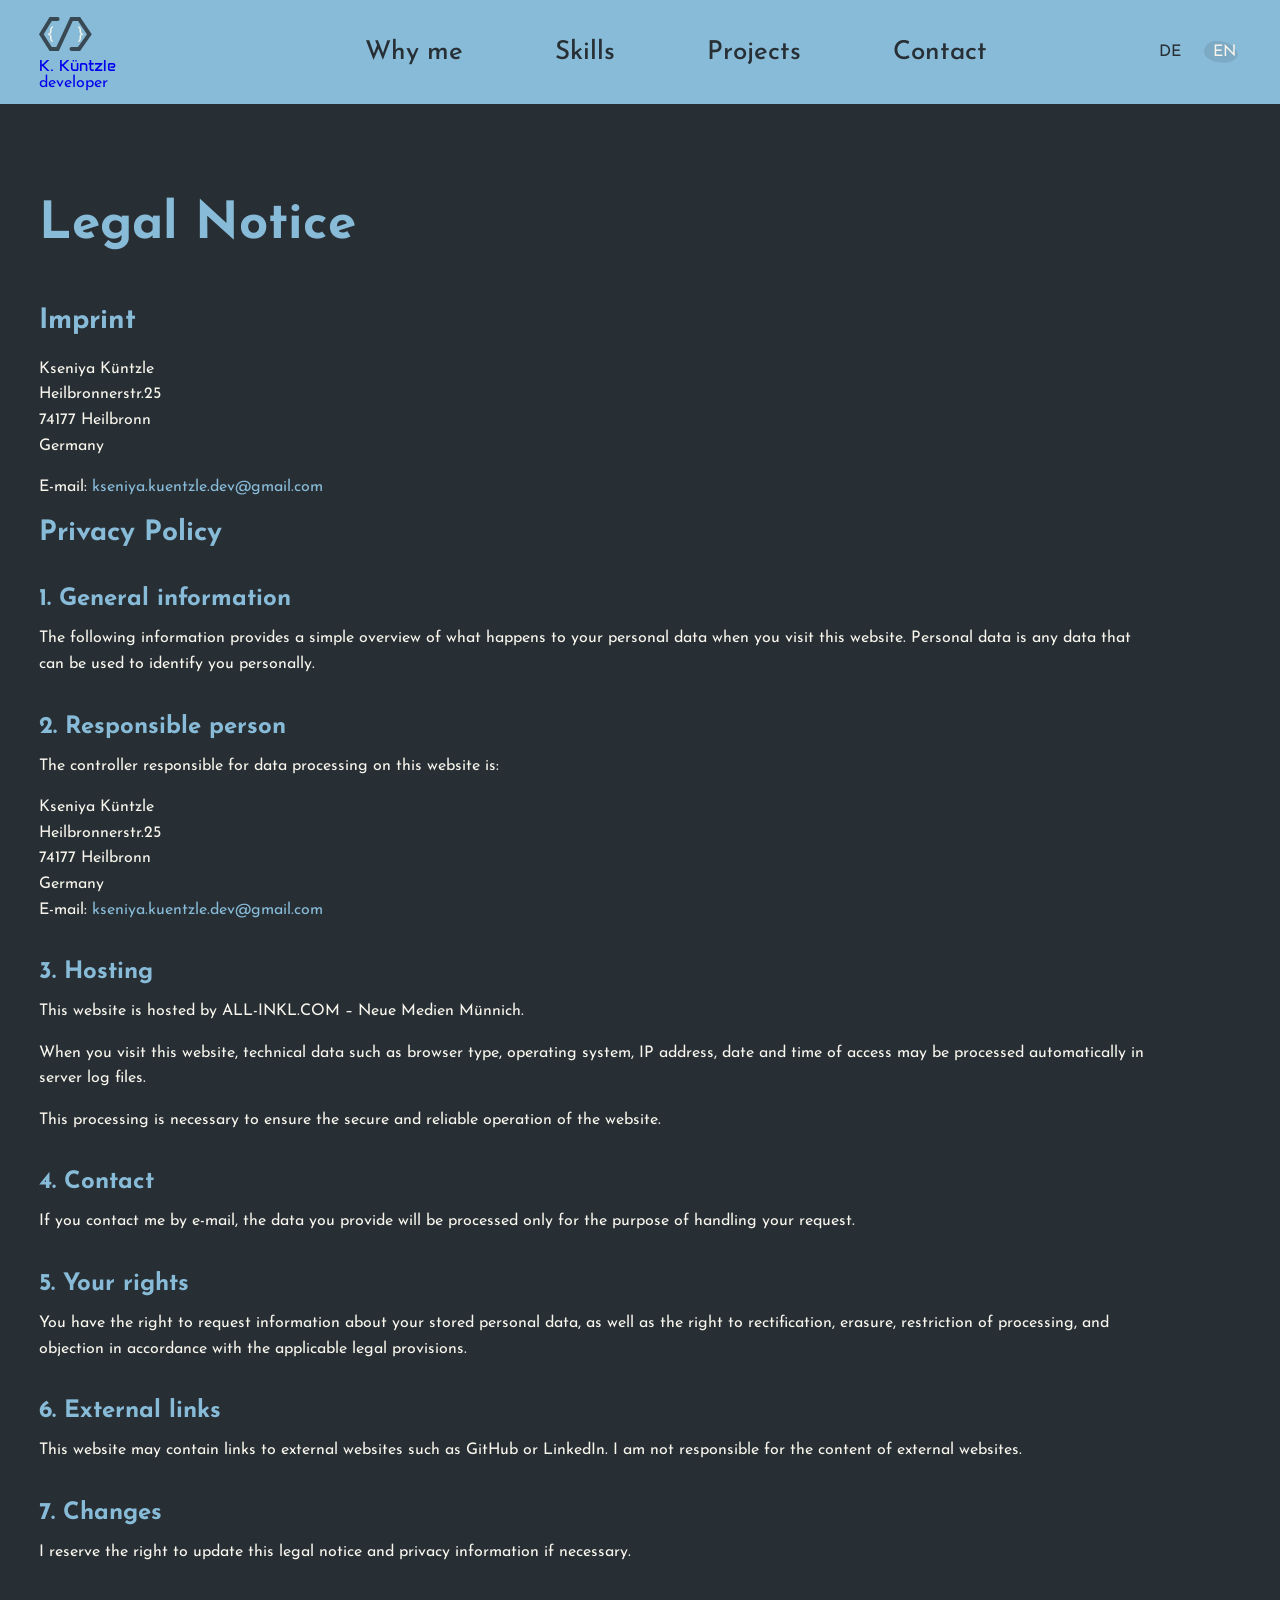
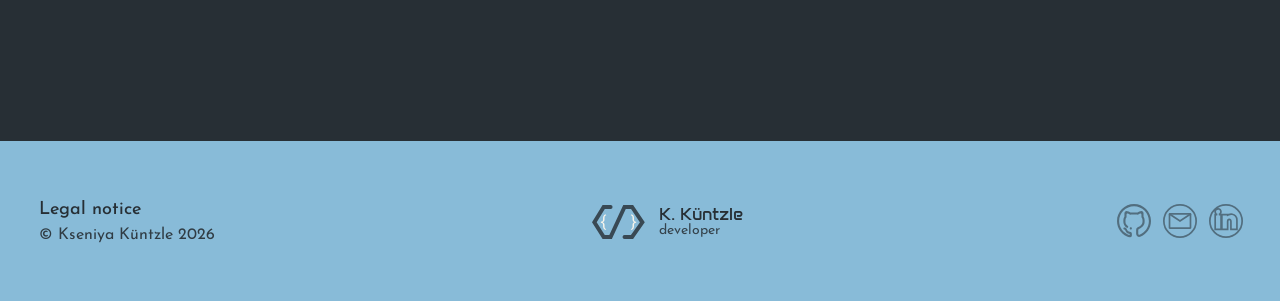
==== commit 5ad3dfa6: "add function for translate" ====
--- a/legal_notice.html
+++ b/legal_notice.html
@@ -3,7 +3,7 @@
 <head>
   <meta charset="UTF-8">
   <meta name="viewport" content="width=device-width, initial-scale=1.0">
-  <title>Legal Notice</title>
+  <title data-i18n="legal.pageTitle">Legal Notice</title>
 
   <link rel="stylesheet" href="./css/root.css">
   <link rel="stylesheet" href="./css/fonts.css">
@@ -19,22 +19,33 @@
 
   <header class="legal_mobile_top">
     <div class="layout_container legal_mobile_top_row">
-      <a class="legal_mobile_brand_link" href="./index.html#header" aria-label="Go back to homepage">
+      <a
+        class="legal_mobile_brand_link"
+        href="./index.html#header"
+        aria-label="Go back to homepage"
+        data-i18n-aria-label="legal.mobileBrandAria"
+      >
         <div class="legal_mobile_brand">
           <svg width="53" height="38" viewBox="0 0 53 38" fill="none" xmlns="http://www.w3.org/2000/svg" aria-hidden="true">
             <path d="M14 27.8594C13.4948 27.8438 13.0573 27.7266 12.6875 27.5078C12.3177 27.2891 12.0104 27 11.7656 26.6406C11.5312 26.2969 11.3542 25.9115 11.2344 25.4844C11.1146 25.0625 11.0547 24.6432 11.0547 24.2266V22.9062C11.0547 22.1562 10.875 21.612 10.5156 21.2734C10.1615 20.9349 9.61719 20.763 8.88281 20.7578V19.625C9.61719 19.625 10.1615 19.4583 10.5156 19.125C10.875 18.7865 11.0547 18.2396 11.0547 17.4844V16.1562C11.0547 15.7344 11.1094 15.3047 11.2188 14.8672C11.3333 14.4245 11.513 14.0286 11.7578 13.6797C11.987 13.3464 12.2865 13.0755 12.6562 12.8672C13.026 12.6536 13.474 12.5391 14 12.5234L14.1641 13.4219C13.7891 13.4323 13.4896 13.5208 13.2656 13.6875C13.0469 13.8542 12.8828 14.0651 12.7734 14.3203C12.6589 14.5807 12.5859 14.8724 12.5547 15.1953C12.5234 15.5182 12.5078 15.8385 12.5078 16.1562V17.4844C12.5078 18.1094 12.362 18.6589 12.0703 19.1328C11.7839 19.6016 11.3385 19.9583 10.7344 20.2031C11.3385 20.4427 11.7839 20.7995 12.0703 21.2734C12.3568 21.7422 12.5026 22.2865 12.5078 22.9062V24.2266C12.5078 24.5495 12.5339 24.8698 12.5859 25.1875C12.638 25.5104 12.7292 25.7995 12.8594 26.0547C12.9844 26.3151 13.151 26.5286 13.3594 26.6953C13.5729 26.862 13.8411 26.9505 14.1641 26.9609L14 27.8594Z" fill="#F8F5EC"/>
             <path d="M38.8828 26.9609C39.2005 26.9505 39.4661 26.862 39.6797 26.6953C39.8932 26.5286 40.0651 26.3151 40.1953 26.0547C40.3203 25.7995 40.4089 25.5104 40.4609 25.1875C40.5182 24.8698 40.5469 24.5495 40.5469 24.2266V22.9062C40.5469 22.4948 40.6068 22.1146 40.7266 21.7656C40.8516 21.4167 41.0417 21.1146 41.2969 20.8594C41.4323 20.724 41.5833 20.6016 41.75 20.4922C41.9219 20.3828 42.1094 20.2865 42.3125 20.2031C42.1042 20.1198 41.9115 20.0208 41.7344 19.9062C41.5625 19.7917 41.4115 19.6641 41.2812 19.5234C41.0312 19.263 40.8464 18.9609 40.7266 18.6172C40.6068 18.2682 40.5469 17.8906 40.5469 17.4844V16.1562C40.5469 15.8385 40.5286 15.5182 40.4922 15.1953C40.4609 14.8724 40.3906 14.5807 40.2812 14.3203C40.1667 14.0651 40 13.8542 39.7812 13.6875C39.5625 13.5208 39.2656 13.4323 38.8906 13.4219L39.0469 12.5234C39.5521 12.5391 39.9844 12.6458 40.3438 12.8438C40.7083 13.0417 41.0078 13.2995 41.2422 13.6172C41.5078 13.9766 41.6979 14.3802 41.8125 14.8281C41.9323 15.276 41.9922 15.7188 41.9922 16.1562V17.4844C41.9922 17.7969 42.0208 18.0729 42.0781 18.3125C42.1406 18.5469 42.2318 18.75 42.3516 18.9219C42.5234 19.1667 42.7604 19.3464 43.0625 19.4609C43.3698 19.5703 43.737 19.625 44.1641 19.625V20.7578C43.7891 20.763 43.4609 20.8099 43.1797 20.8984C42.9036 20.9818 42.6771 21.1146 42.5 21.2969C42.3281 21.474 42.2005 21.6953 42.1172 21.9609C42.0339 22.2266 41.9922 22.5417 41.9922 22.9062V24.2266C41.9922 24.6432 41.9349 25.0625 41.8203 25.4844C41.7057 25.9115 41.5286 26.2995 41.2891 26.6484C41.0443 26.9974 40.737 27.2839 40.3672 27.5078C39.9974 27.7318 39.5573 27.849 39.0469 27.8594L38.8828 26.9609Z" fill="#F8F5EC"/>
             <path d="M32.5339 35H40.0507L50.3594 20.3285L40.0507 5H32.5339L18.5741 35H11.7017L2.35938 20.3285L11.7017 5H18.5741" stroke="#89BCD9" stroke-width="4" stroke-linecap="round"/>
           </svg>
+
           <div class="legal_mobile_brand_text">
             <p class="brand_name">K. Küntzle</p>
-            <p class="brand_role color_lightblue">developer</p>
+            <p class="brand_role color_lightblue" data-i18n="brand.role">developer</p>
           </div>
         </div>
       </a>
 
-      <a class="legal_mobile_back" href="./index.html#header" aria-label="Back to homepage">
-        <img src="./assets/icons/arrow_left.svg" alt="Back">
+      <a
+        class="legal_mobile_back"
+        href="./index.html#header"
+        aria-label="Back to homepage"
+        data-i18n-aria-label="legal.mobileBackAria"
+      >
+        <img src="./assets/icons/arrow_left.svg" alt="Back" data-i18n-alt="legal.mobileBackAlt">
       </a>
     </div>
   </header>
@@ -43,7 +54,7 @@
     <div class="layout_container">
       <section class="nav_row">
         <article>
-          <a href="./index.html#header" aria-label="Go back to homepage">
+          <a class="nav_brand_link" href="./index.html#header" aria-label="Go to top of the page">
             <div class="nav_brand">
               <svg width="53" height="38" viewBox="0 0 53 38" fill="none" xmlns="http://www.w3.org/2000/svg" aria-hidden="true">
                 <path d="M14 27.8594C13.4948 27.8438 13.0573 27.7266 12.6875 27.5078C12.3177 27.2891 12.0104 27 11.7656 26.6406C11.5312 26.2969 11.3542 25.9115 11.2344 25.4844C11.1146 25.0625 11.0547 24.6432 11.0547 24.2266V22.9062C11.0547 22.1562 10.875 21.612 10.5156 21.2734C10.1615 20.9349 9.61719 20.763 8.88281 20.7578V19.625C9.61719 19.625 10.1615 19.4583 10.5156 19.125C10.875 18.7865 11.0547 18.2396 11.0547 17.4844V16.1562C11.0547 15.7344 11.1094 15.3047 11.2188 14.8672C11.3333 14.4245 11.513 14.0286 11.7578 13.6797C11.987 13.3464 12.2865 13.0755 12.6562 12.8672C13.026 12.6536 13.474 12.5391 14 12.5234L14.1641 13.4219C13.7891 13.4323 13.4896 13.5208 13.2656 13.6875C13.0469 13.8542 12.8828 14.0651 12.7734 14.3203C12.6589 14.5807 12.5859 14.8724 12.5547 15.1953C12.5234 15.5182 12.5078 15.8385 12.5078 16.1562V17.4844C12.5078 18.1094 12.362 18.6589 12.0703 19.1328C11.7839 19.6016 11.3385 19.9583 10.7344 20.2031C11.3385 20.4427 11.7839 20.7995 12.0703 21.2734C12.3568 21.7422 12.5026 22.2865 12.5078 22.9062V24.2266C12.5078 24.5495 12.5339 24.8698 12.5859 25.1875C12.638 25.5104 12.7292 25.7995 12.8594 26.0547C12.9844 26.3151 13.151 26.5286 13.3594 26.6953C13.5729 26.862 13.8411 26.9505 14.1641 26.9609L14 27.8594Z" fill="#F8F5EC"/>
@@ -51,22 +62,22 @@
                 <path d="M32.5339 35H40.0507L50.3594 20.3285L40.0507 5H32.5339L18.5741 35H11.7017L2.35938 20.3285L11.7017 5H18.5741" stroke="#262E34" stroke-opacity="0.8" stroke-width="4" stroke-linecap="round"/>
               </svg>
               <p class="brand_name">K. Küntzle</p>
-              <p class="brand_role color_dark">developer</p>
+              <p class="brand_role color_dark" data-i18n="brand.role">developer</p>
             </div>
           </a>
         </article>
 
         <article class="nav_links">
-          <a href="./index.html#me">Why me</a>
-          <a href="./index.html#skills">Skills</a>
-          <a href="./index.html#projects">Projects</a>
-          <a href="./index.html#contact">Contact</a>
+          <a href="./index.html#me" data-i18n="nav.whyMe">Why me</a>
+          <a href="./index.html#skills" data-i18n="nav.skills">Skills</a>
+          <a href="./index.html#projects" data-i18n="nav.projects">Projects</a>
+          <a href="./index.html#contact" data-i18n="nav.contact">Contact</a>
         </article>
 
         <article class="nav_language language_switch_icon" data-active="en" aria-label="Language switcher">
           <img class="language_switch_egg" src="./assets/icons/nav_shape_active_translate.svg" alt="" aria-hidden="true">
-          <button class="language_nav_tab" type="button">DE</button>
-          <button class="language_nav_tab active" type="button">EN</button>
+          <button class="language_nav_tab" type="button" data-lang="de">DE</button>
+          <button class="language_nav_tab active" type="button" data-lang="en">EN</button>
         </article>
       </section>
     </div>
@@ -75,77 +86,77 @@
   <main class="legal_main">
     <div class="layout_container">
       <section class="legal_notice_section">
-        <h1 class="legal_notice_title">Legal Notice</h1>
+        <h1 class="legal_notice_title" data-i18n="legal.title">Legal Notice</h1>
 
         <div class="legal_notice_content">
-          <h2>Imprint</h2>
+          <h2 data-i18n="legal.imprintTitle">Imprint</h2>
+          <p data-i18n="legal.imprintAddress">
+            Kseniya Küntzle<br>
+            Heilbronnerstr.25<br>
+            74177 Heilbronn<br>
+            Germany
+          </p>
+
           <p>
-            Kseniya Küntzle<br>
-            [Straße und Hausnummer]<br>
-            [PLZ Ort]<br>
-            Germany
-          </p>
-
-          <p>
-            E-mail:
+            <span data-i18n="legal.emailLabel">E-mail:</span>
             <a href="mailto:kseniya.kuentzle.dev@gmail.com">kseniya.kuentzle.dev@gmail.com</a>
           </p>
 
-          <h2>Privacy Policy</h2>
-
-          <h3>1. General information</h3>
-          <p>
+          <h2 data-i18n="legal.privacyTitle">Privacy Policy</h2>
+
+          <h3 data-i18n="legal.generalTitle">1. General information</h3>
+          <p data-i18n="legal.generalText">
             The following information provides a simple overview of what happens to your personal data
             when you visit this website. Personal data is any data that can be used to identify you personally.
           </p>
 
-          <h3>2. Responsible person</h3>
-          <p>
+          <h3 data-i18n="legal.responsibleTitle">2. Responsible person</h3>
+          <p data-i18n="legal.responsibleIntro">
             The controller responsible for data processing on this website is:
           </p>
 
-          <p>
+          <p data-i18n="legal.responsibleAddress">
             Kseniya Küntzle<br>
-            [Straße und Hausnummer]<br>
-            [PLZ Ort]<br>
+            Heilbronnerstr.25<br>
+            74177 Heilbronn<br>
             Germany<br>
             E-mail:
             <a href="mailto:kseniya.kuentzle.dev@gmail.com">kseniya.kuentzle.dev@gmail.com</a>
           </p>
 
-          <h3>3. Hosting</h3>
-          <p>
+          <h3 data-i18n="legal.hostingTitle">3. Hosting</h3>
+          <p data-i18n="legal.hostingText1">
             This website is hosted by ALL-INKL.COM – Neue Medien Münnich.
           </p>
-          <p>
+          <p data-i18n="legal.hostingText2">
             When you visit this website, technical data such as browser type, operating system,
             IP address, date and time of access may be processed automatically in server log files.
           </p>
-          <p>
+          <p data-i18n="legal.hostingText3">
             This processing is necessary to ensure the secure and reliable operation of the website.
           </p>
 
-          <h3>4. Contact</h3>
-          <p>
+          <h3 data-i18n="legal.contactTitle">4. Contact</h3>
+          <p data-i18n="legal.contactText">
             If you contact me by e-mail, the data you provide will be processed only for the purpose
             of handling your request.
           </p>
 
-          <h3>5. Your rights</h3>
-          <p>
+          <h3 data-i18n="legal.rightsTitle">5. Your rights</h3>
+          <p data-i18n="legal.rightsText">
             You have the right to request information about your stored personal data,
             as well as the right to rectification, erasure, restriction of processing,
             and objection in accordance with the applicable legal provisions.
           </p>
 
-          <h3>6. External links</h3>
-          <p>
+          <h3 data-i18n="legal.linksTitle">6. External links</h3>
+          <p data-i18n="legal.linksText">
             This website may contain links to external websites such as GitHub or LinkedIn.
             I am not responsible for the content of external websites.
           </p>
 
-          <h3>7. Changes</h3>
-          <p>
+          <h3 data-i18n="legal.changesTitle">7. Changes</h3>
+          <p data-i18n="legal.changesText">
             I reserve the right to update this legal notice and privacy information if necessary.
           </p>
         </div>
@@ -157,19 +168,22 @@
     <div class="layout_container">
       <div class="footer_row">
         <div class="footer_left">
-          <a class="footer_link" href="./legal_notice.html">Legal notice</a>
+          <a class="footer_link" href="./legal_notice.html" data-i18n="footer.legal">Legal notice</a>
           <p class="footer_copy">© Kseniya Küntzle 2026</p>
         </div>
 
         <div class="footer_center">
-          <div class="nav_brand">
+          <div class="footer_brand">
             <svg width="53" height="38" viewBox="0 0 53 38" fill="none" xmlns="http://www.w3.org/2000/svg" aria-hidden="true">
               <path d="M14 27.8594C13.4948 27.8438 13.0573 27.7266 12.6875 27.5078C12.3177 27.2891 12.0104 27 11.7656 26.6406C11.5312 26.2969 11.3542 25.9115 11.2344 25.4844C11.1146 25.0625 11.0547 24.6432 11.0547 24.2266V22.9062C11.0547 22.1562 10.875 21.612 10.5156 21.2734C10.1615 20.9349 9.61719 20.763 8.88281 20.7578V19.625C9.61719 19.625 10.1615 19.4583 10.5156 19.125C10.875 18.7865 11.0547 18.2396 11.0547 17.4844V16.1562C11.0547 15.7344 11.1094 15.3047 11.2188 14.8672C11.3333 14.4245 11.513 14.0286 11.7578 13.6797C11.987 13.3464 12.2865 13.0755 12.6562 12.8672C13.026 12.6536 13.474 12.5391 14 12.5234L14.1641 13.4219C13.7891 13.4323 13.4896 13.5208 13.2656 13.6875C13.0469 13.8542 12.8828 14.0651 12.7734 14.3203C12.6589 14.5807 12.5859 14.8724 12.5547 15.1953C12.5234 15.5182 12.5078 15.8385 12.5078 16.1562V17.4844C12.5078 18.1094 12.362 18.6589 12.0703 19.1328C11.7839 19.6016 11.3385 19.9583 10.7344 20.2031C11.3385 20.4427 11.7839 20.7995 12.0703 21.2734C12.3568 21.7422 12.5026 22.2865 12.5078 22.9062V24.2266C12.5078 24.5495 12.5339 24.8698 12.5859 25.1875C12.638 25.5104 12.7292 25.7995 12.8594 26.0547C12.9844 26.3151 13.151 26.5286 13.3594 26.6953C13.5729 26.862 13.8411 26.9505 14.1641 26.9609L14 27.8594Z" fill="#F8F5EC"/>
               <path d="M38.8828 26.9609C39.2005 26.9505 39.4661 26.862 39.6797 26.6953C39.8932 26.5286 40.0651 26.3151 40.1953 26.0547C40.3203 25.7995 40.4089 25.5104 40.4609 25.1875C40.5182 24.8698 40.5469 24.5495 40.5469 24.2266V22.9062C40.5469 22.4948 40.6068 22.1146 40.7266 21.7656C40.8516 21.4167 41.0417 21.1146 41.2969 20.8594C41.4323 20.724 41.5833 20.6016 41.75 20.4922C41.9219 20.3828 42.1094 20.2865 42.3125 20.2031C42.1042 20.1198 41.9115 20.0208 41.7344 19.9062C41.5625 19.7917 41.4115 19.6641 41.2812 19.5234C41.0312 19.263 40.8464 18.9609 40.7266 18.6172C40.6068 18.2682 40.5469 17.8906 40.5469 17.4844V16.1562C40.5469 15.8385 40.5286 15.5182 40.4922 15.1953C40.4609 14.8724 40.3906 14.5807 40.2812 14.3203C40.1667 14.0651 40 13.8542 39.7812 13.6875C39.5625 13.5208 39.2656 13.4323 38.8906 13.4219L39.0469 12.5234C39.5521 12.5391 39.9844 12.6458 40.3438 12.8438C40.7083 13.0417 41.0078 13.2995 41.2422 13.6172C41.5078 13.9766 41.6979 14.3802 41.8125 14.8281C41.9323 15.276 41.9922 15.7188 41.9922 16.1562V17.4844C41.9922 17.7969 42.0208 18.0729 42.0781 18.3125C42.1406 18.5469 42.2318 18.75 42.3516 18.9219C42.5234 19.1667 42.7604 19.3464 43.0625 19.4609C43.3698 19.5703 43.737 19.625 44.1641 19.625V20.7578C43.7891 20.763 43.4609 20.8099 43.1797 20.8984C42.9036 20.9818 42.6771 21.1146 42.5 21.2969C42.3281 21.474 42.2005 21.6953 42.1172 21.9609C42.0339 22.2266 41.9922 22.5417 41.9922 22.9062V24.2266C41.9922 24.6432 41.9349 25.0625 41.8203 25.4844C41.7057 25.9115 41.5286 26.2995 41.2891 26.6484C41.0443 26.9974 40.737 27.2839 40.3672 27.5078C39.9974 27.7318 39.5573 27.849 39.0469 27.8594L38.8828 26.9609Z" fill="#F8F5EC"/>
-              <path d="M32.5339 35H40.0507L50.3594 20.3285L40.0507 5H32.5339L18.5741 35H11.7017L2.35938 20.3285L11.7017 5H18.5741" stroke="#89BCD9" stroke-width="4" stroke-linecap="round"/>
+              <path d="M32.5339 35H40.0507L50.3594 20.3285L40.0507 5H32.5339L18.5741 35H11.7017L2.35938 20.3285L11.7017 5H18.5741" stroke="#262E34" stroke-opacity="0.8" stroke-width="4" stroke-linecap="round"/>
             </svg>
-            <p class="brand_name">K. Küntzle</p>
-            <p class="brand_role color_lightblue">developer</p>
+
+            <div class="footer_brand_text">
+              <p class="footer_name">K. Küntzle</p>
+              <p class="footer_role" data-i18n="brand.role">developer</p>
+            </div>
           </div>
         </div>
 
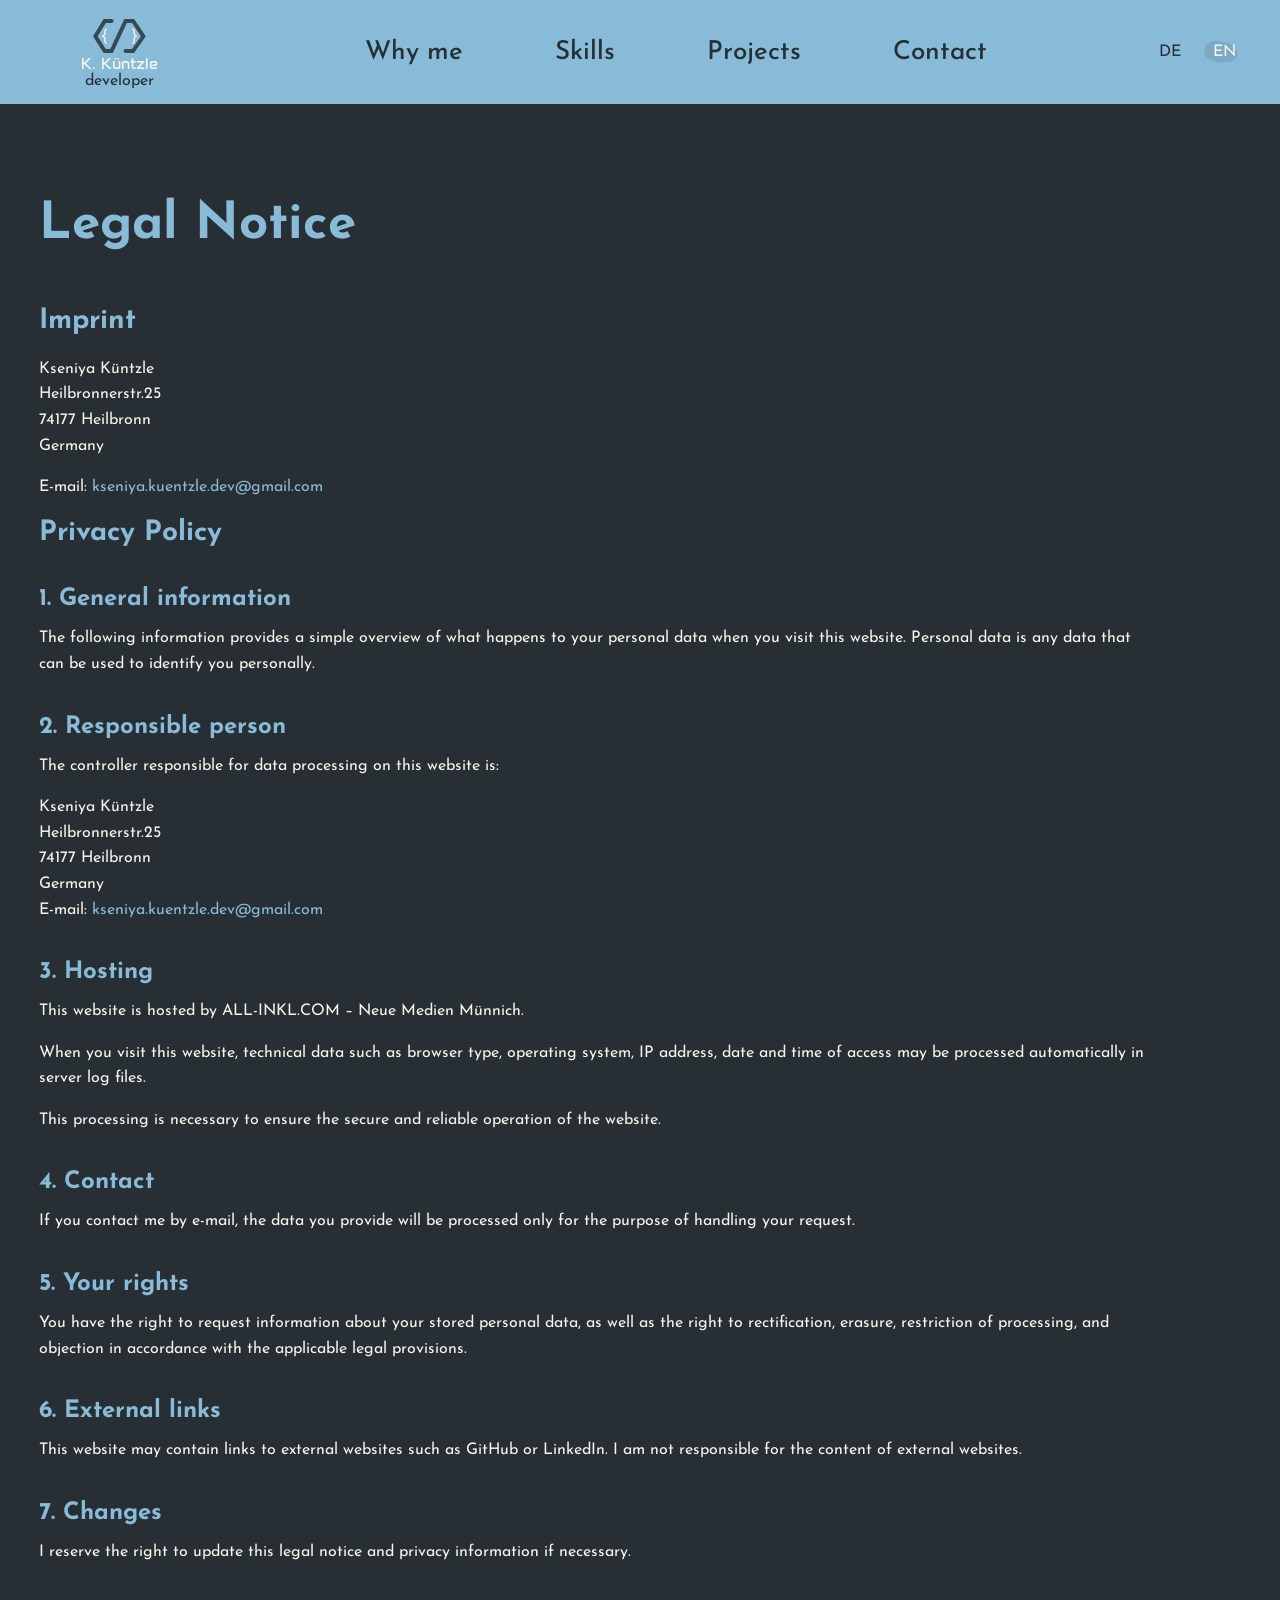
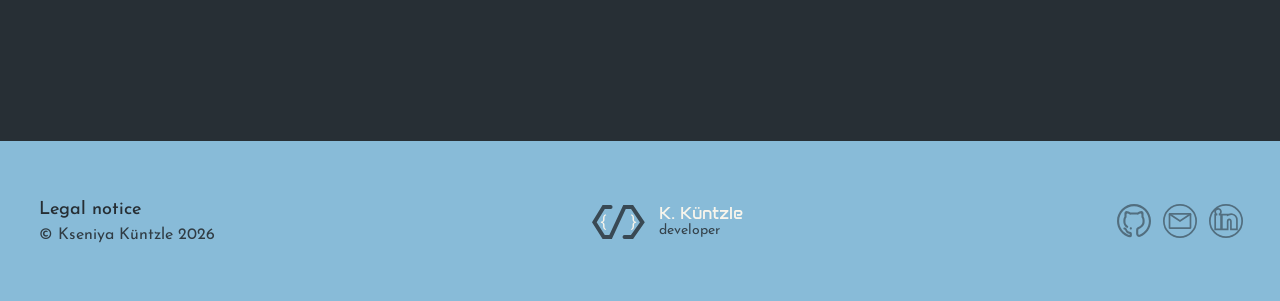
==== commit 51d0de7f: "add scripts folder, fix legal notice routing, and improve mobile legal layout" ====
--- a/legal_notice.html
+++ b/legal_notice.html
@@ -168,7 +168,7 @@
     <div class="layout_container">
       <div class="footer_row">
         <div class="footer_left">
-          <a class="footer_link" href="./legal_notice.html" data-i18n="footer.legal">Legal notice</a>
+          <a class="footer_link" href="#legal" data-i18n="footer.legal">Legal notice</a>
           <p class="footer_copy">© Kseniya Küntzle 2026</p>
         </div>
 
--- a/css/style.css
+++ b/css/style.css
@@ -71,7 +71,7 @@
 }
 
 .skills_section .section_title {
-      margin-bottom: 40px;
+  margin-bottom: 40px;
 }
 
 .skills_boxes {
@@ -291,217 +291,112 @@
   line-height: 1.32;
 }
 
-.projects_section {
-  padding: 34px 0 0;
-}
-
-.projects_section .section_title {
-  margin-bottom: 36px;
-}
-
-.projects_tabs {
-  display: flex;
-  gap: 48px;
+.error_message_text {
+  min-height: 20px;
+  color: #ff4d4f;
+  font-size: 0.95rem;
+  margin-top: 6px;
+}
+
+.burger_menu {
+  width: 44px;
+  height: 44px;
+  display: flex;
+  justify-content: center;
   align-items: center;
-  margin-bottom: 28px;
-  flex-wrap: wrap;
-}
-
-.project_tab {
   border: none;
   background: transparent;
-  color: #89BCD9;
-  font-size: 2rem;
-  font-weight: 600;
+  padding: 0 10px 0 0;
   cursor: pointer;
-  padding: 0;
-  font-family: 'Josefin Sans', sans-serif;
-}
-
-.project_tab.active {
-  color: #f6e7cf;
-}
-
-.projects_panel {
-  background: rgba(38, 46, 52, 0.72);
-  padding: 34px 0 38px;
-}
-
-.project_layout {
-  display: grid;
-  grid-template-columns: 1.2fr 0.9fr;
-  gap: 56px;
-  align-items: start;
-}
-
-.project_info_column {
-  display: flex;
-  flex-direction: column;
-  gap: 28px;
-}
-
-.project_info_item {
-  display: flex;
-  align-items: flex-start;
-  gap: 18px;
-}
-
-.project_marker {
+}
+
+.burger_icon {
+  position: relative;
   width: 28px;
-  height: 28px;
-  object-fit: contain;
-  margin-top: 8px;
+  height: 22px;
+  display: block;
+}
+
+.burger_icon span {
+  position: absolute;
+  left: 0;
+  width: 100%;
+  height: 3px;
+  border-radius: 999px;
+  background: #dce1e4;
+  transition: transform 220ms ease, opacity 220ms ease, top 220ms ease;
+}
+
+.burger_icon span:nth-child(1) {
+  top: 0;
+}
+
+.burger_icon span:nth-child(2) {
+  top: 9px;
+}
+
+.burger_icon span:nth-child(3) {
+  top: 18px;
+}
+
+.burger_menu.is_open .burger_icon span:nth-child(1) {
+  top: 9px;
+  transform: rotate(45deg);
+}
+
+.burger_menu.is_open .burger_icon span:nth-child(2) {
+  opacity: 0;
+}
+
+.burger_menu.is_open .burger_icon span:nth-child(3) {
+  top: 9px;
+  transform: rotate(-45deg);
+}
+
+.section_cta_row {
+  display: flex;
+  justify-content: center;
+}
+
+.section_cta_row .btn_standard {
+  min-width: 170px;
+  height: 54px;
+  padding: 0 24px;
+  white-space: nowrap;
+  text-align: center;
   flex-shrink: 0;
 }
-
-.project_info_text h3 {
-  margin: 0 0 10px;
-  color: #f6e7cf;
-  font-size: 2rem;
-  font-weight: 700;
-}
-
-.project_info_text p {
-  margin: 0;
-  color: #f6e7cf;
-  font-size: 1.2rem;
-  line-height: 1.45;
-  max-width: 720px;
-}
-
-.project_info_headline_row {
-  display: flex;
-  align-items: center;
-  gap: 18px;
-  flex-wrap: wrap;
-}
-
-.project_duration {
-  color: #f6e7cf;
-  font-size: 1.05rem;
-  font-weight: 700;
-}
-
-.project_preview_column {
-  display: flex;
-  flex-direction: column;
-  align-items: center;
-}
-
-.project_tech_block {
-  align-self: flex-end;
-  text-align: center;
-  margin-bottom: 18px;
-}
-
-.project_tech_title {
-  margin: 0 0 10px;
-  color: #f6e7cf;
-  font-size: 1.2rem;
-  font-weight: 700;
-}
-
-.project_tech_icons {
-  display: flex;
-  gap: 18px;
-  justify-content: center;
-}
-
-.project_tech_icons img {
-  width: 42px;
-  height: 42px;
-  object-fit: contain;
-}
-
-.project_preview_image {
-  width: 100%;
-  max-width: 470px;
-  border-radius: 28px;
-  display: block;
-}
-
-.project_actions {
-  display: flex;
-  gap: 18px;
-  margin-top: 24px;
-}
-
-@media (max-width: 1100px) {
-  .project_layout {
-    grid-template-columns: 1fr;
-    gap: 34px;
-  }
-
-  .project_preview_column {
-    align-items: flex-start;
-  }
-
-  .project_tech_block {
-    align-self: flex-start;
-    text-align: left;
-  }
-
-  .project_preview_image {
-    max-width: 100%;
-  }
-}
-
-@media (max-width: 700px) {
-  .projects_tabs {
-    gap: 18px;
-  }
-
-  .project_tab {
-    font-size: 1.2rem;
-  }
-
-  .projects_panel {
-    padding: 24px 0 28px;
-  }
-
-  .project_info_text h3 {
-    font-size: 1.3rem;
-  }
-
-  .project_info_text p {
-    font-size: 0.98rem;
-  }
-
-  .project_marker {
-    width: 22px;
-    height: 22px;
-    margin-top: 4px;
-  }
-
-  .project_tech_icons img {
-    width: 34px;
-    height: 34px;
-  }
-
-  .project_actions {
-    flex-wrap: wrap;
-  }
-}
-
-.project_card {
-  display: none;
-}
-
-.project_card.active {
-  display: block;
-}
-
-.project_tab {
-  border: none;
+.btn_standard.project_link_btn {
+  width: 150px;
+  height: 48px;
+  border-radius: 999px;
+  border: 1px solid #89BCD9;
   background: transparent;
   color: #89BCD9;
-  font-size: 2rem;
-  font-weight: 600;
-  cursor: pointer;
-  padding: 0;
-  font-family: 'Josefin Sans', sans-serif;
-}
-
-.project_tab.active {
-  color: #f6e7cf;
+  transition: background-color 180ms ease, color 180ms ease, border-color 180ms ease, box-shadow 180ms ease;
+}
+
+.btn_standard.project_link_btn:hover {
+  background:  hsl(202, 8%, 27%);
+  color: #F6E7CF;
+  border-color: #89BCD9;
+  box-shadow: 0 0 12px rgba(137, 188, 217, 0.12);
+}
+
+#legal {
+  display: none;
+}
+
+body.legal-route #legal {
+  display: block;
+}
+
+body.legal-route #homeHeader,
+body.legal-route #me,
+body.legal-route #skills,
+body.legal-route #projects,
+body.legal-route #references,
+body.legal-route #contact,
+body.legal-route .contact_popup {
+  display: none !important;
 }
--- a/css/footer.css
+++ b/css/footer.css
@@ -21,16 +21,27 @@
 }
 
 .footer_link{
-  color:var(--bg_and_main);
+  color:#262e34;
   font-size:18px;
   font-weight:500;
-}
-
-.footer_link:hover{ text-decoration:underline; }
-
-.footer_copy{ font-size:16px; opacity:.9; }
-
-.footer_center{ display:flex; justify-content:center; flex:1; }
+  text-decoration:none;
+}
+
+.footer_link:hover{
+  color:#f6e7cf;
+  text-decoration:none;
+}
+
+.footer_copy{
+  font-size:16px;
+  opacity:.9;
+}
+
+.footer_center{
+  display:flex;
+  justify-content:center;
+  flex:1;
+}
 
 .footer_brand{
   display:flex;
@@ -39,18 +50,33 @@
   color:var(--bg_and_main);
 }
 
-.footer_logo{ display:block; }
+.footer_logo{
+  display:block;
+  flex-shrink:0;
+}
 
 .footer_brand_text{
   display:flex;
   flex-direction:column;
   line-height:1.05;
-}
-
-.footer_name{ font-size:18px; }
-.footer_role{ font-size:14px; opacity:.85; }
-
-.footer_right{ display:flex; align-items:center; gap:16px; }
+  gap: 2px;
+}
+
+.footer_name{
+  font-size:18px;
+  color:#f6e7cf !important;
+}
+
+.footer_role{
+  font-size:14px;
+  opacity:.85;
+}
+
+.footer_right{
+  display:flex;
+  align-items:center;
+  gap:16px;
+}
 
 .footer_social{
   width:30px;
@@ -59,6 +85,8 @@
   align-items:center;
   justify-content:center;
   transition:background 120ms ease, transform 120ms ease;
+  background-color:transparent !important;
+  box-shadow:none !important;
 }
 
 .footer_social img{
@@ -69,410 +97,167 @@
 }
 
 .footer_social:hover{
-  background:rgba(248,245,236,.35);
+  background-color:transparent !important;
+  box-shadow:none !important;
   transform:translateY(-1px);
 }
 
-.contact_section {
-  max-width: 980px;
-  margin: 88px auto 180px;
-  color: var(--secondary);
-  position: relative;
-}
-
-.contact_section .section_title {
-  font-size: clamp(42px, 3.2vw, 60px);
-  margin-bottom: 54px;
-  line-height: 1;
-}
-
-.contact_grid {
-  display: grid;
-  grid-template-columns: 1fr 1fr;
-  gap: 54px;
-  align-items: start;
-  padding-bottom: 52px;
-}
-
-.contact_text {
-  color: #f6e7cf;
-  font-size: 1.08rem;
-  line-height: 1.45;
-  max-width: 360px;
-}
-
-.contact_text p {
-  margin: 0;
-}
-
-.contact_details {
-  display: flex;
-  flex-direction: column;
-  gap: 18px;
-  align-items: flex-start;
-  justify-self: start;
-  padding-top: 4px;
-}
-
-.contact_link {
-  display: inline-flex;
-  align-items: center;
-  gap: 14px;
-  color: #f6e7cf;
-  text-decoration: none;
-  font-size: 1rem;
-  font-weight: 700;
-  line-height: 1.3;
-}
-
-.contact_link::before {
-  content: "";
-  width: 22px;
-  height: 22px;
-  flex-shrink: 0;
-  background-repeat: no-repeat;
-  background-position: center;
-  background-size: contain;
-}
-
-.contact_link_mail::before {
-  background-image: url("../assets/icons/icon_email_bevoreone.svg");
-}
-
-.contact_link_phone::before {
-  background-image: url("../assets/icons/icon_phone_bevore.svg");
-}
-
-.contact_form {
-  display: grid;
-  grid-template-columns: 1fr 1fr;
-  gap: 18px 18px;
-}
-
-.contact_form_field {
-  display: flex;
-  flex-direction: column;
-  gap: 8px;
-}
-
-.form_stretch {
-  grid-column: 1 / -1;
-}
-
-.form_label {
-  padding-left: 10px;
-  color: var(--primary);
-  font-size: 0.95rem;
-  font-weight: 600;
-}
-
-.form_group {
-  width: 100%;
-  min-height: 56px;
-  border: 2px solid var(--primary);
-  border-radius: 30px;
-  background: transparent;
-  color: #f6e7cf;
-  padding: 0 22px;
-  font-size: 1rem;
-  outline: none;
-  transition: background-color 125ms ease, border-color 125ms ease;
-}
-
-.form_group:focus {
-  background: rgba(137, 188, 217, 0.05);
-}
-
-.form_group::placeholder {
-  color: transparent;
-}
-
-.textarea_height {
-  min-height: 112px;
-  border-radius: 26px;
-  resize: none;
-  padding: 18px 22px;
-}
-
-.form_policy {
-  display: flex;
-  align-items: center;
-  gap: 10px;
-  margin-top: 2px;
-}
-
-.form_checkbox {
-  position: absolute;
-  opacity: 0;
-  pointer-events: none;
-}
-
-.form_policy_label {
-  position: relative;
-  display: inline-flex;
-  align-items: center;
-  gap: 10px;
-  color: #f6e7cf;
-  font-size: 0.88rem;
-  line-height: 1.35;
-  cursor: pointer;
-}
-
-.form_policy_label::before {
-  content: "";
-  width: 20px;
-  height: 20px;
-  min-width: 20px;
-  display: inline-block;
-  background: url("../assets/icons/checkbox_unchecked_default.svg") no-repeat center / contain;
-}
-
-.form_checkbox:checked + .form_policy_label::before {
-  background: url("../assets/icons/checkbox_checked_default.svg") no-repeat center / contain;
-}
-
-.form_policy_label a {
-  color: var(--primary);
-  text-decoration: none;
-}
-
-.error_message_text {
-  min-height: 18px;
-  color: #ff6b57;
-  font-size: 0.9rem;
-}
-
-.form_button {
-  justify-self: end;
-  margin-top: 8px;
-}
-
-.contact_btn_up {
-  position: absolute;
-  top: 78px;
-  right: -76px;
-  display: inline-flex;
-  align-items: center;
-  justify-content: center;
-}
-
-.contact_btn_up .ignore_fill {
-  fill: var(--primary);
-}
-
-@media (max-width: 1100px) {
-  .contact_btn_up {
-    right: -24px;
-  }
+.footer_logo path:last-of-type{
+  transition:transform 180ms ease-in-out;
+  transform-origin:center;
+  transform-box:fill-box;
+}
+
+.footer_brand:hover .footer_logo path:last-of-type{
+  transform:scaleX(1.12);
 }
 
 @media (max-width: 960px) {
-  .contact_section {
-    margin: 54px auto 0px;
-    padding-left: 20px;
-        padding-right: 20px;
-  }
-
-  .contact_grid {
-    grid-template-columns: 1fr;
-    gap: 28px;
-    padding-bottom: 34px;
-  }
-
-  .contact_details {
-    gap: 14px;
-  }
-
-  .contact_form {
-    grid-template-columns: 1fr;
-  }
-
-  .contact_btn_up {
-    position: static;
-    margin: 32px auto 0;
-    display: flex;
-    width: fit-content;
-  }
-
-  .form_button {
-    justify-self: start;
-  }
-}
-
-@media (max-width: 700px) {
-  .contact_section .section_title {
-    margin-bottom: 34px;
-  }
-
-  .contact_text {
-    max-width: 100%;
-    font-size: 1rem;
-  }
-
-  .contact_link {
-    font-size: 0.98rem;
-  }
-
-  .form_label {
-    font-size: 0.88rem;
-    padding-left: 8px;
-  }
-
-  .form_group {
-    min-height: 52px;
-    padding: 0 18px;
-    font-size: 0.95rem;
-  }
-
-  .textarea_height {
-    min-height: 108px;
-    padding: 16px 18px;
-  }
-
-  .form_policy_label {
-    font-size: 0.8rem;
-  }
-}
-
-.form_button_row{
-  grid-column: 1 / -1;
-  display: flex;
-  justify-content: flex-end;
-}
-
-.form_button{
-  width: 135px;
-  height: 48px;
-  border-radius: 30px;
-  border: 1px solid var(--primary);
-  background-color: transparent;
-  color: var(--primary);
-  font-size: 18px;
-  font-weight: 500;
-  cursor: pointer;
-  transition: all 125ms ease-in-out;
-}
-
-.form_button:hover{
-  background: rgba(248, 245, 236, 0.12);
-  border-color: rgba(248, 245, 236, 0.7);
-  color: var(--primary);
-}
-
-.form_button:disabled{
-  background-color: transparent;
-  color: var(--primary);
-  border-color: var(--primary);
-  opacity: 0.65;
-  cursor: not-allowed;
-}
-
-.contact_link {
-  display: inline-flex;
-  align-items: center;
-  gap: 14px;
-  color: #f6e7cf;
-  text-decoration: none;
-  font-size: 1rem;
-  font-weight: 700;
-  line-height: 1.3;
-  transition: color 125ms ease, transform 125ms ease;
-}
-
-.contact_link:hover {
-  color: var(--primary);
-}
-
-.contact_link_mail:hover::before {
-  background-image: url("../assets/icons/email_blue_hover.svg");
-}
-
-.contact_link_phone:hover::before {
-  background-image: url("../assets/icons/icon_phone_hover.svg");
-}
-
-.contact_btn_up{
-  position: absolute;
-  top: 78px;
-  right: -76px;
-  align-items: center;
-  justify-content: center;
-  width: 38px;
-  height: 89px;
-  border-radius: 20px;
-  transition: background 125ms ease;
-}
-
-.contact_btn_up:hover{
-  background: rgba(137, 188, 217, 0.15);
+  .site_footer{
+    width:100%;
+    margin-top:56px;
+    height:auto;
+    min-height:230px;
+    padding:24px 0 28px;
+    box-sizing:border-box;
+  }
+
+  .site_footer .layout_container{
+    max-width:100%;
+    padding-left:0;
+    padding-right:0;
+  }
+
+  .footer_row{
+    display:flex;
+    flex-direction:column;
+    align-items:center;
+    justify-content:center;
+    gap:22px;
+    padding:0 20px;
+    text-align:center;
+  }
+
+  .footer_center{
+    order:1;
+    display:flex;
+    justify-content:center;
+    width:100%;
+  }
+
+  .footer_right{
+    order:2;
+    display:flex;
+    justify-content:center;
+    align-items:center;
+    gap:18px;
+    width:100%;
+  }
+
+  .footer_left{
+    order:3;
+    display:flex;
+    flex-direction:row;
+    justify-content:center;
+    align-items:center;
+    gap:20px;
+    width:100%;
+    flex-wrap:wrap;
+    padding-bottom:4px;
+  }
+
+  .footer_brand{
+    display:flex;
+    flex-direction:column;
+    align-items:center;
+    gap:8px;
+  }
+
+  .footer_brand_text{
+    display:flex;
+    flex-direction:column;
+    align-items:center;
+    line-height:1.05;
+  }
+
+  .footer_name{
+    margin:0;
+    color:#f6e7cf;
+    font-size:18px;
+  }
+
+  .footer_role{
+    margin:0;
+    color:#262e34;
+    font-size:14px;
+  }
+
+  .footer_link,
+  .footer_copy{
+    margin:0;
+    font-size:15px;
+    line-height:1.3;
+    color:#262e34;
+    white-space:nowrap;
+  }
+
+  .footer_social{
+    width:34px;
+    height:34px;
+    display:inline-flex;
+    align-items:center;
+    justify-content:center;
+    background-repeat:no-repeat;
+    background-position:center;
+    background-size:contain;
+  }
+
+  .footer_social img{
+    width:34px;
+    height:34px;
+    display:block;
+  }
 }
 
 @media (max-width: 960px) {
-  .form_policy {
-    display: flex;
-    align-items: flex-start;
-    gap: 10px;
-    width: 100%;
-  }
-
-  .form_checkbox {
-    flex-shrink: 0;
-    margin-top: 4px;
-  }
-
-  .form_policy_label {
-    display: inline;
-    max-width: 380px;
-    font-size: 14px;
-    line-height: 1.35;
-    text-align: left;
-    color: #f6e7cf;
-  }
-
-  .policy_text_start,
-  .policy_link,
-  .policy_text_end {
-    display: inline;
-  }
-
-  .policy_link {
-    margin: 0 4px;
-    white-space: nowrap;
-  }
-}
-
-.form_button {
-  width: 135px;
-  height: 48px;
-  border-radius: 30px;
-  border: 1px solid var(--primary);
-  background: transparent;
-  color: var(--primary);
-  font-size: 18px;
-  font-weight: 500;
-  cursor: pointer;
-  transition: background 180ms ease, color 180ms ease, opacity 180ms ease;
-}
-
-.form_button:disabled {
-  opacity: 0.45;
-  cursor: not-allowed;
-  border-color: #7f8b92;
-  color: #7f8b92;
-  background: transparent;
-}
-
-.footer_logo {
-  display: block;
-  flex-shrink: 0;
-}
-
-.footer_logo path:last-of-type {
-  transition: transform 180ms ease-in-out;
-  transform-origin: center;
-  transform-box: fill-box;
-}
-
-.footer_brand:hover .footer_logo path:last-of-type {
-  transform: scaleX(1.12);
+  .footer_social img{
+    opacity:0;
+  }
+
+  .footer_social[aria-label="GitHub"]{
+    background-image:url("../assets/icons/git_white.svg");
+  }
+
+  .footer_social[aria-label="Email"]{
+    background-image:url("../assets/icons/email_white.svg");
+  }
+
+  .footer_social[aria-label="LinkedIn"]{
+    background-image:url("../assets/icons/linkedin_white.svg");
+  }
+}
+
+.footer_social[aria-label="GitHub"]:hover{
+  background-image:url("../assets/icons/git_white.svg");
+  background-repeat:no-repeat;
+  background-position:center;
+  background-size:contain;
+}
+
+.footer_social[aria-label="Email"]:hover{
+  background-image:url("../assets/icons/email_white.svg");
+  background-repeat:no-repeat;
+  background-position:center;
+  background-size:contain;
+}
+
+.footer_social[aria-label="LinkedIn"]:hover{
+  background-image:url("../assets/icons/linkedin_white.svg");
+  background-repeat:no-repeat;
+  background-position:center;
+  background-size:contain;
+}
+
+.footer_social:hover img{
+  opacity:0;
 }
--- a/css/legal_page.css
+++ b/css/legal_page.css
@@ -64,6 +64,57 @@
   margin-top: 40px;
 }
 
+.nav_brand_link,
+.nav_brand_link:visited,
+.nav_brand_link:hover,
+.nav_brand_link:active,
+.nav_brand_link:focus {
+  text-decoration: none;
+  color: inherit;
+}
+
+.site_nav .nav_brand {
+  display: flex;
+  flex-direction: column;
+  align-items: center;
+  color: inherit;
+}
+
+.site_nav .nav_brand svg,
+.site_nav .nav_brand p {
+  pointer-events: none;
+}
+
+.site_nav .nav_brand .brand_name,
+.site_nav .nav_brand .brand_role,
+.site_nav .nav_brand .color_dark {
+  color: #262e34 !important;
+}
+
+.site_footer .footer_brand {
+  display: flex;
+  align-items: center;
+  gap: 14px;
+  color: var(--bg_and_main);
+}
+
+.site_footer .footer_brand_text {
+  display: flex;
+  flex-direction: column;
+  line-height: 1.05;
+}
+
+.site_footer .footer_name {
+  margin: 0;
+  font-size: 18px;
+  color: #262e34 !important;
+}
+
+.site_footer .footer_role {
+  margin: 0;
+  font-size: 14px;
+}
+
 @media (max-width: 960px) {
   .legal_desktop_nav {
     display: none !important;
@@ -82,6 +133,7 @@
 
   .legal_mobile_brand_link {
     text-decoration: none;
+    color: inherit;
   }
 
   .legal_mobile_brand {
@@ -155,7 +207,6 @@
     justify-content: center;
     text-align: center;
     gap: 20px;
-    padding: 24px 0;
   }
 
   .footer_left,
@@ -164,4 +215,183 @@
     justify-content: center;
     align-items: center;
   }
+}
+
+.site_nav .nav_brand .brand_name {
+  color: var(--secondary) !important;
+}
+
+.site_nav .nav_brand .brand_role,
+.site_nav .nav_brand .color_dark {
+  color: #262e34 !important;
+}
+
+.site_footer .footer_brand {
+  display: flex;
+  align-items: center;
+  gap: 14px;
+}
+
+.site_footer .footer_brand_text {
+  display: flex;
+  flex-direction: column;
+  justify-content: center;
+  line-height: 1;
+}
+
+.site_footer .footer_name,
+.site_footer .footer_role {
+  margin: 0;
+}
+
+.site_footer .footer_name {
+  color: var(--secondary) !important;
+  font-size: 18px;
+}
+
+.site_footer .footer_role {
+  color: #272f35;
+  font-size: 14px;
+}
+
+@media (max-width: 960px) {
+  .legal_desktop_nav {
+    display: none !important;
+  }
+
+  .legal_mobile_top {
+    display: block;
+    padding-top: 24px;
+  }
+
+  .legal_mobile_top_row {
+    display: flex;
+    justify-content: space-between;
+    align-items: flex-start;
+    padding-left: 20px;
+    padding-right: 20px;
+  }
+
+  .legal_mobile_brand_link {
+    text-decoration: none;
+  }
+
+  .legal_mobile_brand {
+    display: flex;
+    flex-direction: column;
+    align-items: flex-start;
+  }
+
+  .legal_mobile_brand .brand_name {
+    color: var(--secondary) !important;
+    margin: 0;
+  }
+
+  .legal_mobile_brand .brand_role,
+  .legal_mobile_brand .color_lightblue {
+    color: #89bcd9;
+    margin: 0;
+  }
+
+  .legal_mobile_brand_text {
+    display: flex;
+    flex-direction: column;
+    align-items: flex-start;
+    line-height: 1.05;
+  }
+
+  .legal_mobile_back {
+    width: 44px;
+    height: 44px;
+    display: inline-flex;
+    justify-content: center;
+    align-items: center;
+    text-decoration: none;
+    margin-top: 2px;
+    flex-shrink: 0;
+  }
+
+  .legal_mobile_back img {
+    width: 32px;
+    height: 32px;
+    object-fit: contain;
+    display: block;
+  }
+
+  .legal_main {
+    padding-left: 20px;
+    padding-right: 20px;
+  }
+
+  .legal_notice_section {
+    padding: 28px 0 72px;
+  }
+
+  .legal_notice_title {
+    margin-bottom: 34px;
+    font-size: 40px;
+  }
+
+  .legal_notice_content {
+    max-width: 100%;
+    padding: 0;
+    border-right: none;
+  }
+
+  .legal_notice_content h2 {
+    font-size: 22px;
+    margin-bottom: 14px;
+  }
+
+  .legal_notice_content h3 {
+    font-size: 19px;
+    margin-top: 24px;
+  }
+
+  .legal_notice_content p,
+  .legal_notice_content li {
+    font-size: 16px;
+    line-height: 1.5;
+  }
+
+  .site_footer {
+    margin-top: 56px;
+  }
+
+  .footer_row {
+    flex-direction: column;
+    justify-content: center;
+    text-align: center;
+    gap: 20px;
+  }
+
+  .footer_left,
+  .footer_center,
+  .footer_right {
+    justify-content: center;
+    align-items: center;
+  }
+}
+
+html,
+body {
+  min-height: 100%;
+  margin: 0;
+}
+
+body {
+  min-height: 100vh;
+  display: flex;
+  flex-direction: column;
+}
+
+main {
+  flex: 1;
+}
+
+@media (max-width: 768px) {
+  #legal .layout_container {
+    padding-left: 16px;
+    padding-right: 16px;
+  }
 }
